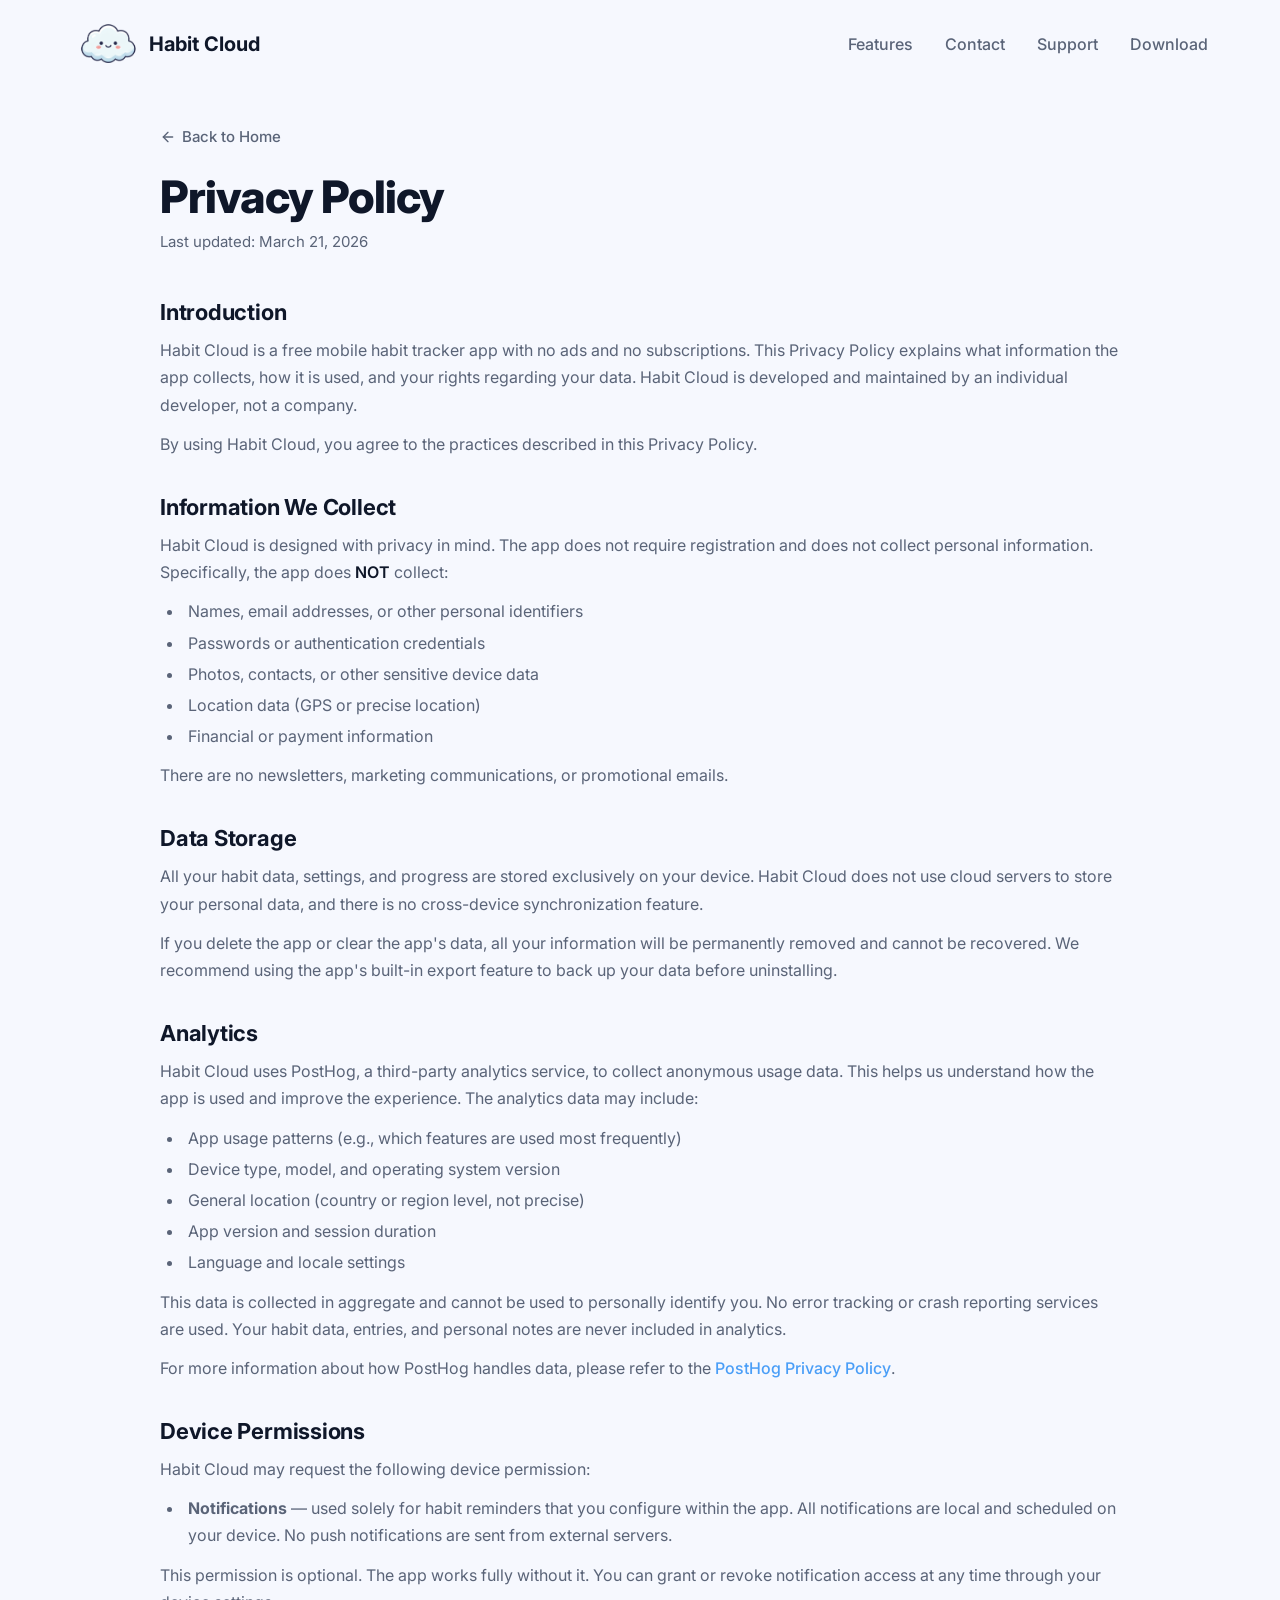
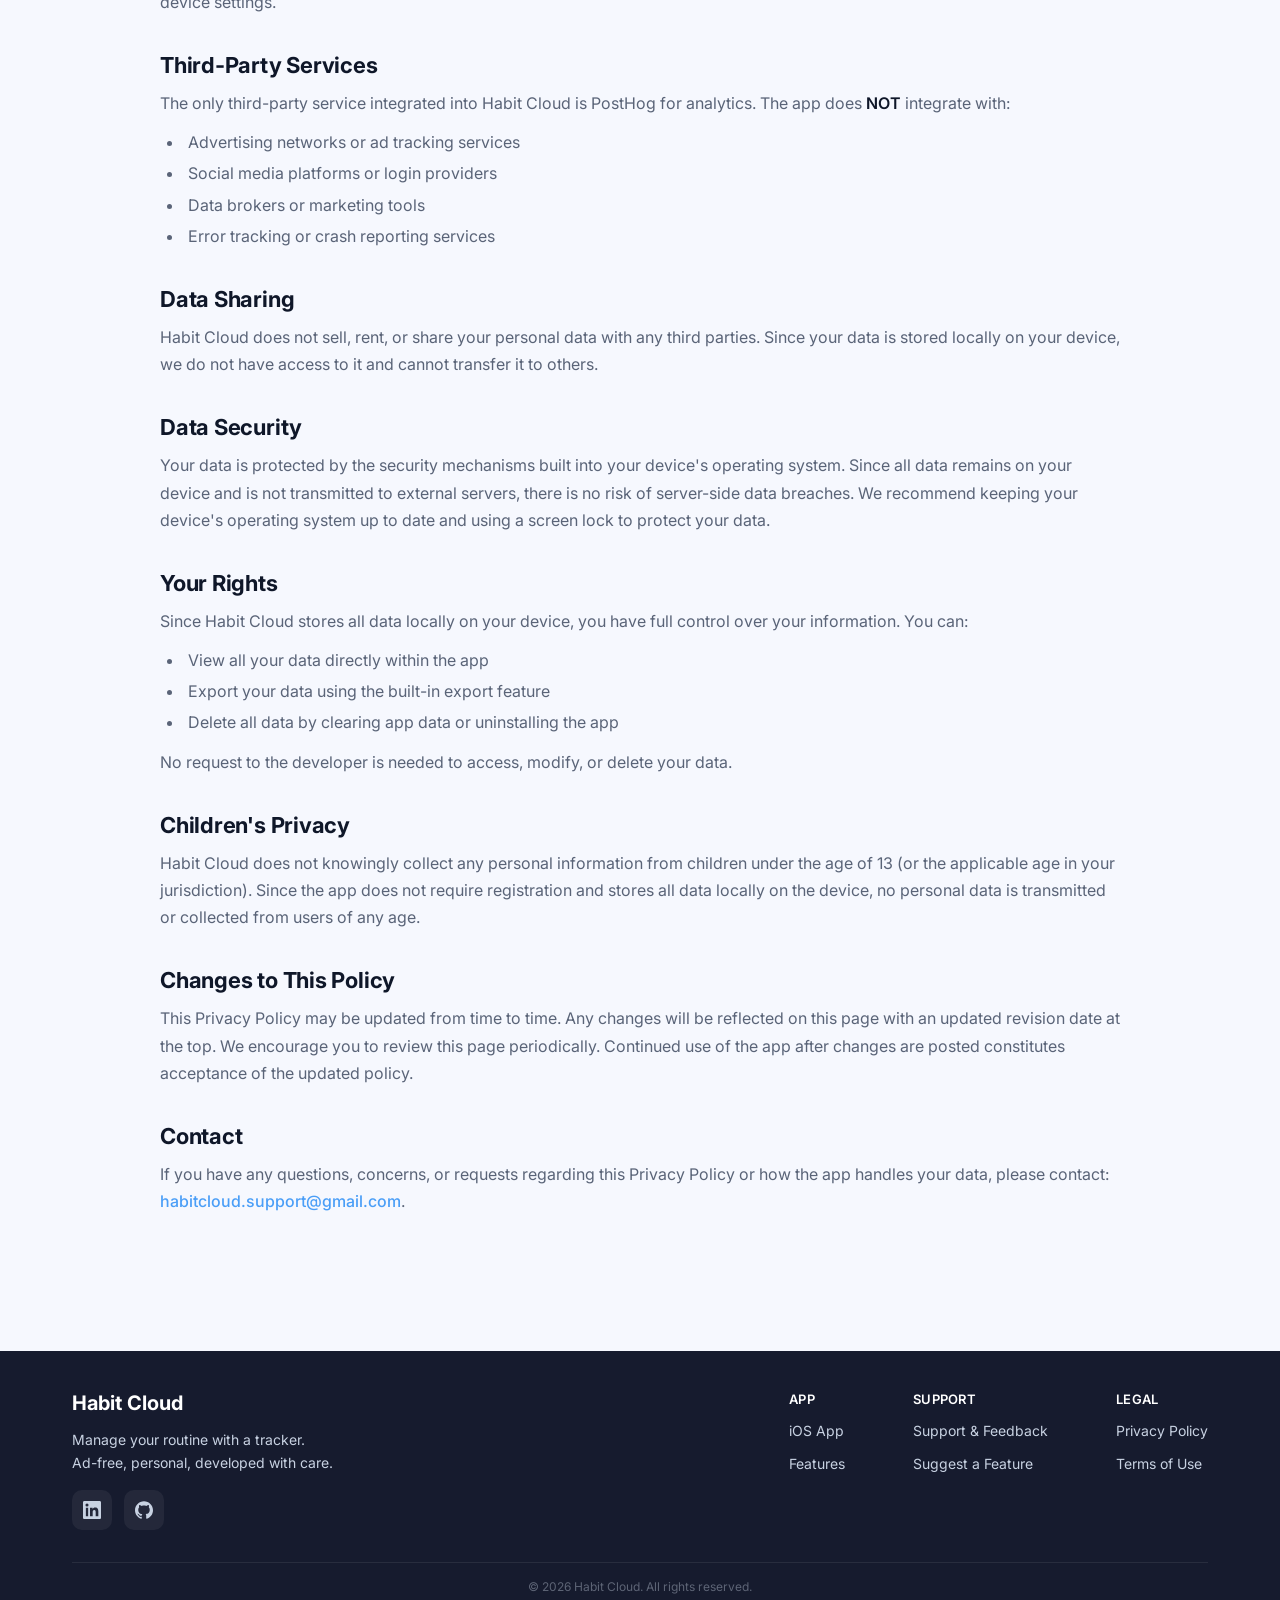
==== privacy.html @ dc942975 "feat: added legal pages" ====
<!DOCTYPE html>
<html lang="en">
<head>
  <meta charset="UTF-8">
  <meta name="viewport" content="width=device-width, initial-scale=1.0">
  <title>Privacy Policy – Habit Cloud</title>
  <meta name="description" content="Privacy Policy for Habit Cloud, a free habit tracker app. Learn how we handle your data.">
  <link href="https://fonts.googleapis.com/css2?family=Inter:wght@100..900&display=swap" rel="stylesheet">
  <link rel="stylesheet" href="./styles/common.css">
  <link rel="stylesheet" href="./styles/headerFooter.css">
  <link rel="stylesheet" href="./styles/legal.css">
</head>
<body>
  <header class="header" id="header">
    <div class="wrapper">
      <div class="content">
        <a class="header_logo" href="./index.html">
          <img src="./assets/logo.png" alt="Habit Cloud">
          <p class="header_name">Habit Cloud</p>
        </a>
        <nav>
          <ul class="header_list">
            <li><a href="./index.html#features">Features</a></li>
            <li><a href="./index.html#footer">Contact</a></li>
            <li><a href="mailto:habitcloud.support@gmail.com?subject=Support" target="_blank">Support</a></li>
            <li><a href="https://apps.apple.com/" target="_blank">Download</a></li>
          </ul>
        </nav>
      </div>
    </div>
  </header>

  <section class="legal">
    <div class="wrapper">
      <a href="./index.html" class="legal_back">
        <svg viewBox="0 0 24 24" fill="none" stroke="currentColor" stroke-width="2" stroke-linecap="round" stroke-linejoin="round">
          <line x1="19" y1="12" x2="5" y2="12"/>
          <polyline points="12 19 5 12 12 5"/>
        </svg>
        Back to Home
      </a>
      <h1 class="legal_title">Privacy Policy</h1>
      <p class="legal_updated">Last updated: March 21, 2026</p>

      <div class="legal_body">
        <div class="legal_section">
          <h2 class="legal_heading">Introduction</h2>
          <p class="legal_text">Habit Cloud is a free mobile habit tracker app with no ads and no subscriptions. This Privacy Policy explains what information the app collects, how it is used, and your rights regarding your data. Habit Cloud is developed and maintained by an individual developer, not a company.</p>
          <p class="legal_text">By using Habit Cloud, you agree to the practices described in this Privacy Policy.</p>
        </div>

        <div class="legal_section">
          <h2 class="legal_heading">Information We Collect</h2>
          <p class="legal_text">Habit Cloud is designed with privacy in mind. The app does not require registration and does not collect personal information. Specifically, the app does <span class="legal_not">not</span> collect:</p>
          <ul class="legal_list">
            <li class="legal_list-item">Names, email addresses, or other personal identifiers</li>
            <li class="legal_list-item">Passwords or authentication credentials</li>
            <li class="legal_list-item">Photos, contacts, or other sensitive device data</li>
            <li class="legal_list-item">Location data (GPS or precise location)</li>
            <li class="legal_list-item">Financial or payment information</li>
          </ul>
          <p class="legal_text">There are no newsletters, marketing communications, or promotional emails.</p>
        </div>

        <div class="legal_section">
          <h2 class="legal_heading">Data Storage</h2>
          <p class="legal_text">All your habit data, settings, and progress are stored exclusively on your device. Habit Cloud does not use cloud servers to store your personal data, and there is no cross-device synchronization feature.</p>
          <p class="legal_text">If you delete the app or clear the app's data, all your information will be permanently removed and cannot be recovered. We recommend using the app's built-in export feature to back up your data before uninstalling.</p>
        </div>

        <div class="legal_section">
          <h2 class="legal_heading">Analytics</h2>
          <p class="legal_text">Habit Cloud uses PostHog, a third-party analytics service, to collect anonymous usage data. This helps us understand how the app is used and improve the experience. The analytics data may include:</p>
          <ul class="legal_list">
            <li class="legal_list-item">App usage patterns (e.g., which features are used most frequently)</li>
            <li class="legal_list-item">Device type, model, and operating system version</li>
            <li class="legal_list-item">General location (country or region level, not precise)</li>
            <li class="legal_list-item">App version and session duration</li>
            <li class="legal_list-item">Language and locale settings</li>
          </ul>
          <p class="legal_text">This data is collected in aggregate and cannot be used to personally identify you. No error tracking or crash reporting services are used. Your habit data, entries, and personal notes are never included in analytics.</p>
          <p class="legal_text">For more information about how PostHog handles data, please refer to the <a href="https://posthog.com/privacy" class="legal_link" target="_blank">PostHog Privacy Policy</a>.</p>
        </div>

        <div class="legal_section">
          <h2 class="legal_heading">Device Permissions</h2>
          <p class="legal_text">Habit Cloud may request the following device permission:</p>
          <ul class="legal_list">
            <li class="legal_list-item"><strong>Notifications</strong> — used solely for habit reminders that you configure within the app. All notifications are local and scheduled on your device. No push notifications are sent from external servers.</li>
          </ul>
          <p class="legal_text">This permission is optional. The app works fully without it. You can grant or revoke notification access at any time through your device settings.</p>
        </div>

        <div class="legal_section">
          <h2 class="legal_heading">Third-Party Services</h2>
          <p class="legal_text">The only third-party service integrated into Habit Cloud is PostHog for analytics. The app does <span class="legal_not">not</span> integrate with:</p>
          <ul class="legal_list">
            <li class="legal_list-item">Advertising networks or ad tracking services</li>
            <li class="legal_list-item">Social media platforms or login providers</li>
            <li class="legal_list-item">Data brokers or marketing tools</li>
            <li class="legal_list-item">Error tracking or crash reporting services</li>
          </ul>
        </div>

        <div class="legal_section">
          <h2 class="legal_heading">Data Sharing</h2>
          <p class="legal_text">Habit Cloud does not sell, rent, or share your personal data with any third parties. Since your data is stored locally on your device, we do not have access to it and cannot transfer it to others.</p>
        </div>

        <div class="legal_section">
          <h2 class="legal_heading">Data Security</h2>
          <p class="legal_text">Your data is protected by the security mechanisms built into your device's operating system. Since all data remains on your device and is not transmitted to external servers, there is no risk of server-side data breaches. We recommend keeping your device's operating system up to date and using a screen lock to protect your data.</p>
        </div>

        <div class="legal_section">
          <h2 class="legal_heading">Your Rights</h2>
          <p class="legal_text">Since Habit Cloud stores all data locally on your device, you have full control over your information. You can:</p>
          <ul class="legal_list">
            <li class="legal_list-item">View all your data directly within the app</li>
            <li class="legal_list-item">Export your data using the built-in export feature</li>
            <li class="legal_list-item">Delete all data by clearing app data or uninstalling the app</li>
          </ul>
          <p class="legal_text">No request to the developer is needed to access, modify, or delete your data.</p>
        </div>

        <div class="legal_section">
          <h2 class="legal_heading">Children's Privacy</h2>
          <p class="legal_text">Habit Cloud does not knowingly collect any personal information from children under the age of 13 (or the applicable age in your jurisdiction). Since the app does not require registration and stores all data locally on the device, no personal data is transmitted or collected from users of any age.</p>
        </div>

        <div class="legal_section">
          <h2 class="legal_heading">Changes to This Policy</h2>
          <p class="legal_text">This Privacy Policy may be updated from time to time. Any changes will be reflected on this page with an updated revision date at the top. We encourage you to review this page periodically. Continued use of the app after changes are posted constitutes acceptance of the updated policy.</p>
        </div>

        <div class="legal_section">
          <h2 class="legal_heading">Contact</h2>
          <p class="legal_text">If you have any questions, concerns, or requests regarding this Privacy Policy or how the app handles your data, please contact: <a href="mailto:habitcloud.support@gmail.com" class="legal_link" target="_blank">habitcloud.support@gmail.com</a>.</p>
        </div>
      </div>
    </div>
  </section>

  <footer class="footer" id="footer">
    <div class="wrapper">
      <div class="content">
        <div class="footer_top">
          <div class="footer_left">
            <p class="footer_name">Habit Cloud</p>
            <p class="footer_text">Manage your routine with a tracker.<br>Ad-free, personal, developed with care.</p>
            <div class="footer_social">
              <a href="https://www.linkedin.com/in/dzmitry-matyshau/" target="_blank">
                <svg viewBox="0 0 24 24" fill="currentColor"><path d="M20.447 20.452h-3.554v-5.569c0-1.328-.027-3.037-1.852-3.037-1.853 0-2.136 1.445-2.136 2.939v5.667H9.351V9h3.414v1.561h.046c.477-.9 1.637-1.85 3.37-1.85 3.601 0 4.267 2.37 4.267 5.455v6.286zM5.337 7.433a2.062 2.062 0 1 1 0-4.125 2.062 2.062 0 0 1 0 4.125zM6.86 20.452H3.814V9H6.86v11.452zM22.225 0H1.771C.792 0 0 .774 0 1.729v20.542C0 23.227.792 24 1.771 24h20.451C23.2 24 24 23.227 24 22.271V1.729C24 .774 23.2 0 22.222 0h.003z"/></svg>
              </a>
              <a href="https://github.com/deemoor" target="_blank">
                <svg viewBox="0 0 24 24" fill="currentColor"><path d="M12 .297c-6.63 0-12 5.373-12 12 0 5.303 3.438 9.8 8.205 11.385.6.113.82-.258.82-.577 0-.285-.01-1.04-.015-2.04-3.338.724-4.042-1.61-4.042-1.61C4.422 18.07 3.633 17.7 3.633 17.7c-1.087-.744.084-.729.084-.729 1.205.084 1.838 1.236 1.838 1.236 1.07 1.835 2.809 1.305 3.495.998.108-.776.417-1.305.76-1.605-2.665-.3-5.466-1.332-5.466-5.93 0-1.31.465-2.38 1.235-3.22-.135-.303-.54-1.523.105-3.176 0 0 1.005-.322 3.3 1.23.96-.267 1.98-.399 3-.405 1.02.006 2.04.138 3 .405 2.28-1.552 3.285-1.23 3.285-1.23.645 1.653.24 2.873.12 3.176.765.84 1.23 1.91 1.23 3.22 0 4.61-2.805 5.625-5.475 5.92.42.36.81 1.096.81 2.22 0 1.606-.015 2.896-.015 3.286 0 .315.21.69.825.57C20.565 22.092 24 17.592 24 12.297c0-6.627-5.373-12-12-12"/></svg>
              </a>
            </div>
          </div>
          <div class="footer_right">
            <div class="footer_section">
              <p class="section_text">APP</p>
              <ul class="section_links">
                <li><a href="https://apps.apple.com/" target="_blank">iOS App</a></li>
                <li><a href="./index.html#features">Features</a></li>
              </ul>
            </div>
            <div class="footer_section">
              <p class="section_text">SUPPORT</p>
              <ul class="section_links">
                <li><a href="mailto:habitcloud.support@gmail.com?subject=Support%20%26%20Feedback" target="_blank">Support & Feedback</a></li>
                <li><a href="mailto:habitcloud.support@gmail.com?subject=Feature%20Suggestion" target="_blank">Suggest a Feature</a></li>
              </ul>
            </div>
            <div class="footer_section">
              <p class="section_text">LEGAL</p>
              <ul class="section_links">
                <li><a href="./privacy.html">Privacy Policy</a></li>
                <li><a href="./terms.html">Terms of Use</a></li>
              </ul>
            </div>
          </div>
        </div>
        <div class="footer-bottom">
          &copy; 2026 Habit Cloud. All rights reserved.
        </div>
      </div>
    </div>
  </footer>
</body>
</html>
---- styles/common.css ----
/*--------- CONST ----------*/

:root {
  --font: 'Inter', sans-serif;
  --bg: #F6F8FE;
  --bg-dark: #161B2E;
  --white: #FFFFFF;
  --text: #0F1729;
  --text-grey: #5A6478;
  --text-white: #C8D2E2;
  --accent: #4A9EF7;
  --accent-deep: #2D6FD9;
}

/*--------- NULLING STYLE ----------*/

*{
	padding: 0;
	margin: 0;
	border: 0;}
*,*:before, after{
	-moz-box-sizing: border-box;
	-webkit-box-sizing: border-box;
	box-sizing: border-box;}
:focus,:active{outline: none;}
a:focus,a:active{outline: none;}
nav,footer,header,aside{display: block;}
html,body{
	height: 100%;
	width: 100%;
	font-size: 16px;
  font-weight: 400;
  font-family: var(--font);
  background-color: var(--bg);
  color: var(--text);
	-ms-text-size-adjust: 100%;
	-moz-text-size-adjust: 100%;
	-webkit-text-size-adjust: 100%;}
div, p, a, span {font-family: var(--font);}
input,button,textarea{font-family: var(--font);}
input::-ms-clear{display: none;}
button{cursor: pointer;}
button::-mox-focus-inner {padding:0; border:0;}
a, a:visited{text-decoration: none; cursor: pointer;}
a:hover{text-decoration: none;}
ul li{list-style: none;}
img{display: block; vertical-align: top;}
h1,h2,h3,h4,h5,h6{font-family: var(--font); font-weight: 400}

/*--------- CUSTOM ----------*/

html { scroll-behavior: smooth; }

body {
  overflow-x: hidden;
  -webkit-font-smoothing: antialiased;
}

.wrapper {
  max-width: 1200px;
  margin: 0 auto;
  padding: 0 32px;
}

a {
  color: var(--text);
  transition: all 0.2s;
}

img {
  width: 100%;
}
---- styles/headerFooter.css ----
.header {
  padding: 24px 0;

  .content {
    display: flex;
    align-items: center;
    justify-content: space-between;

    .header_logo {
      display: flex;
      align-items: center;
      gap: 5px;

      img {
        width: 72px;
      }
      .header_name {
        font-weight: 700;
        font-size: 20px;
      }
    }

    .header_list {
      display: flex;
      gap: 32px;
      
      a {
        font-weight: 500;
        color: var(--text-grey);
        &:hover {
          color: var(--accent);
        }
      }
    }
  }
}

.footer {
  background: var(--bg-dark);
  color: var(--text-white);
  padding: 40px 0 0;

  .content {
    .footer_top {
      display: flex;
      justify-content: space-between;
      margin-bottom: 32px;

      .footer_left {
        .footer_name {
          font-size: 20px;
          font-weight: 700;
          color: var(--white);
          margin-bottom: 14px;
        }
        .footer_text {
          font-size: 14px;
          line-height: 1.6;
          margin-bottom: 16px;
        }
        .footer_social {
          display: flex;
          gap: 12px;

          a {
            width: 40px;
            height: 40px;
            border-radius: 10px;
            background: rgba(255,255,255,.06);
            color: var(--text-white);
            display: flex;
            align-items: center;
            justify-content: center;

            svg {
              width: 18px;
              height: 18px;
            }
            &:hover {
              background: rgba(255,255,255,.12);
              color: var(--white);
            }
          }

        }
      }

      .footer_right {
        display: flex;
        gap: 68px;

        .footer_section {
          .section_text {
            font-size: 13px;
            font-weight: 600;
            color: var(--white);
            margin-bottom: 13px;
            letter-spacing: 0.02em;
          }
          .section_links {
            display: flex;
            flex-direction: column;
            gap: 13px;

            a {
              font-size: 14px;
              color: var(--text-white);

              &:hover {
                color: var(--white);
              }
            }
          }
        }
      }
    }

    .footer-bottom {
      padding: 16px 0 18px;
      font-size: 12px;
      text-align: center;
      border-top: 1px solid rgba(255,255,255,.08);
      color: rgba(200,210,226,.4);
    }
  }
}
---- styles/legal.css ----
/*--------- LEGAL CONTENT ----------*/

.legal {
  padding: 40px 0 100px;

  .wrapper {
    max-width: 1024px;
  }
}

.legal_title {
  font-weight: 800;
  font-size: clamp(2rem, 4vw, 2.8rem);
  letter-spacing: -0.02em;
  margin-bottom: 8px;
}

.legal_updated {
  font-size: 15px;
  color: var(--text-grey);
  margin-bottom: 48px;
}

/*--------- LEGAL SECTIONS ----------*/

.legal_section {
  margin-bottom: 36px;
}

.legal_heading {
  font-weight: 700;
  font-size: 22px;
  letter-spacing: -0.01em;
  margin-bottom: 12px;
}

.legal_text {
  font-size: 16px;
  line-height: 1.7;
  color: var(--text-grey);
  margin-bottom: 12px;

  &:last-child {
    margin-bottom: 0;
  }
}

.legal_link {
  color: var(--accent);
  font-weight: 500;

  &:hover {
    color: var(--accent-deep);
  }
}

.legal_not {
  text-transform: uppercase;
  font-weight: 600;
  color: var(--text);
  letter-spacing: 0.03em;
}

/*--------- LEGAL LIST ----------*/

.legal_list {
  margin: 8px 0 12px 24px;
}

.legal_list-item {
  font-size: 16px;
  line-height: 1.7;
  color: var(--text-grey);
  list-style: disc;
  padding-left: 4px;
  margin-bottom: 4px;

  &:last-child {
    margin-bottom: 0;
  }
}

/*--------- BACK LINK ----------*/

.legal_back {
  display: flex;
  align-items: center;
  gap: 6px;
  margin-bottom: 24px;
  font-weight: 500;
  font-size: 15px;
  color: var(--text-grey);

  svg {
    width: 16px;
    height: 16px;
  }

  &:hover {
    color: var(--accent);
  }
}
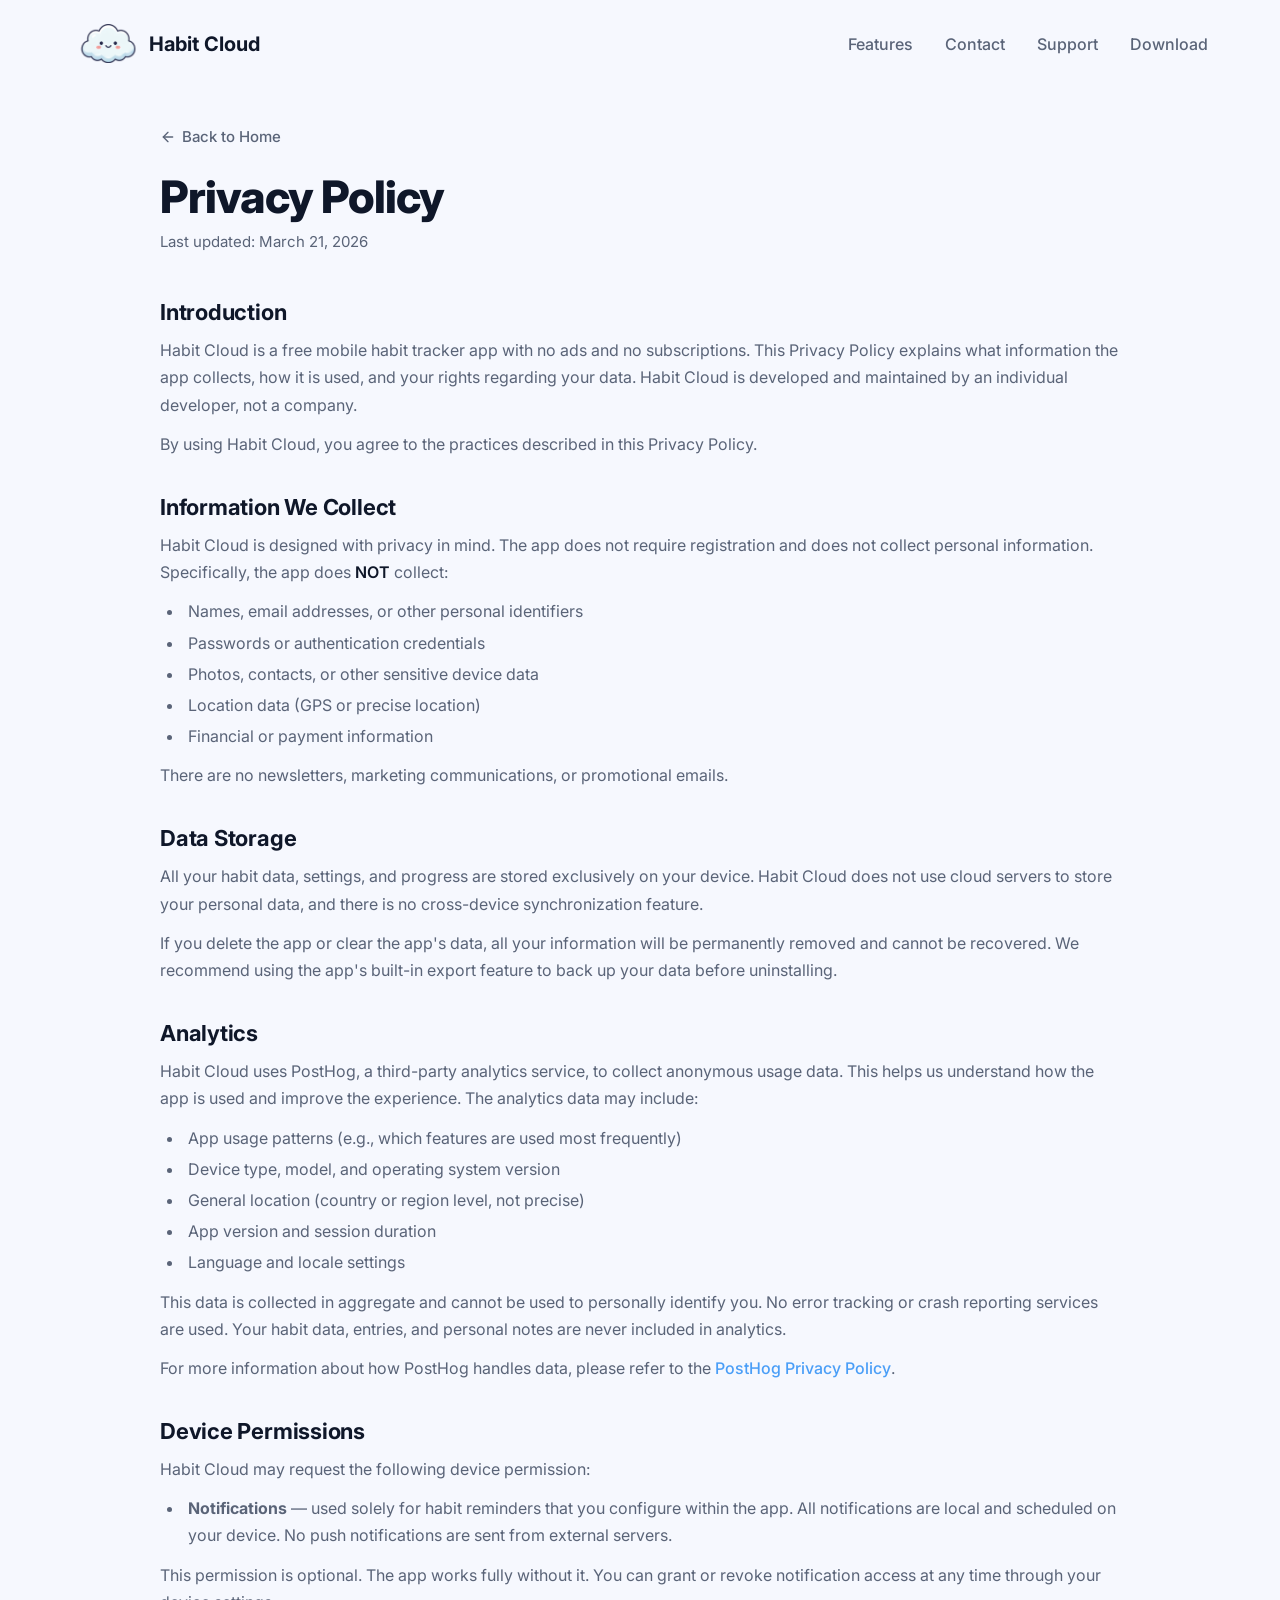
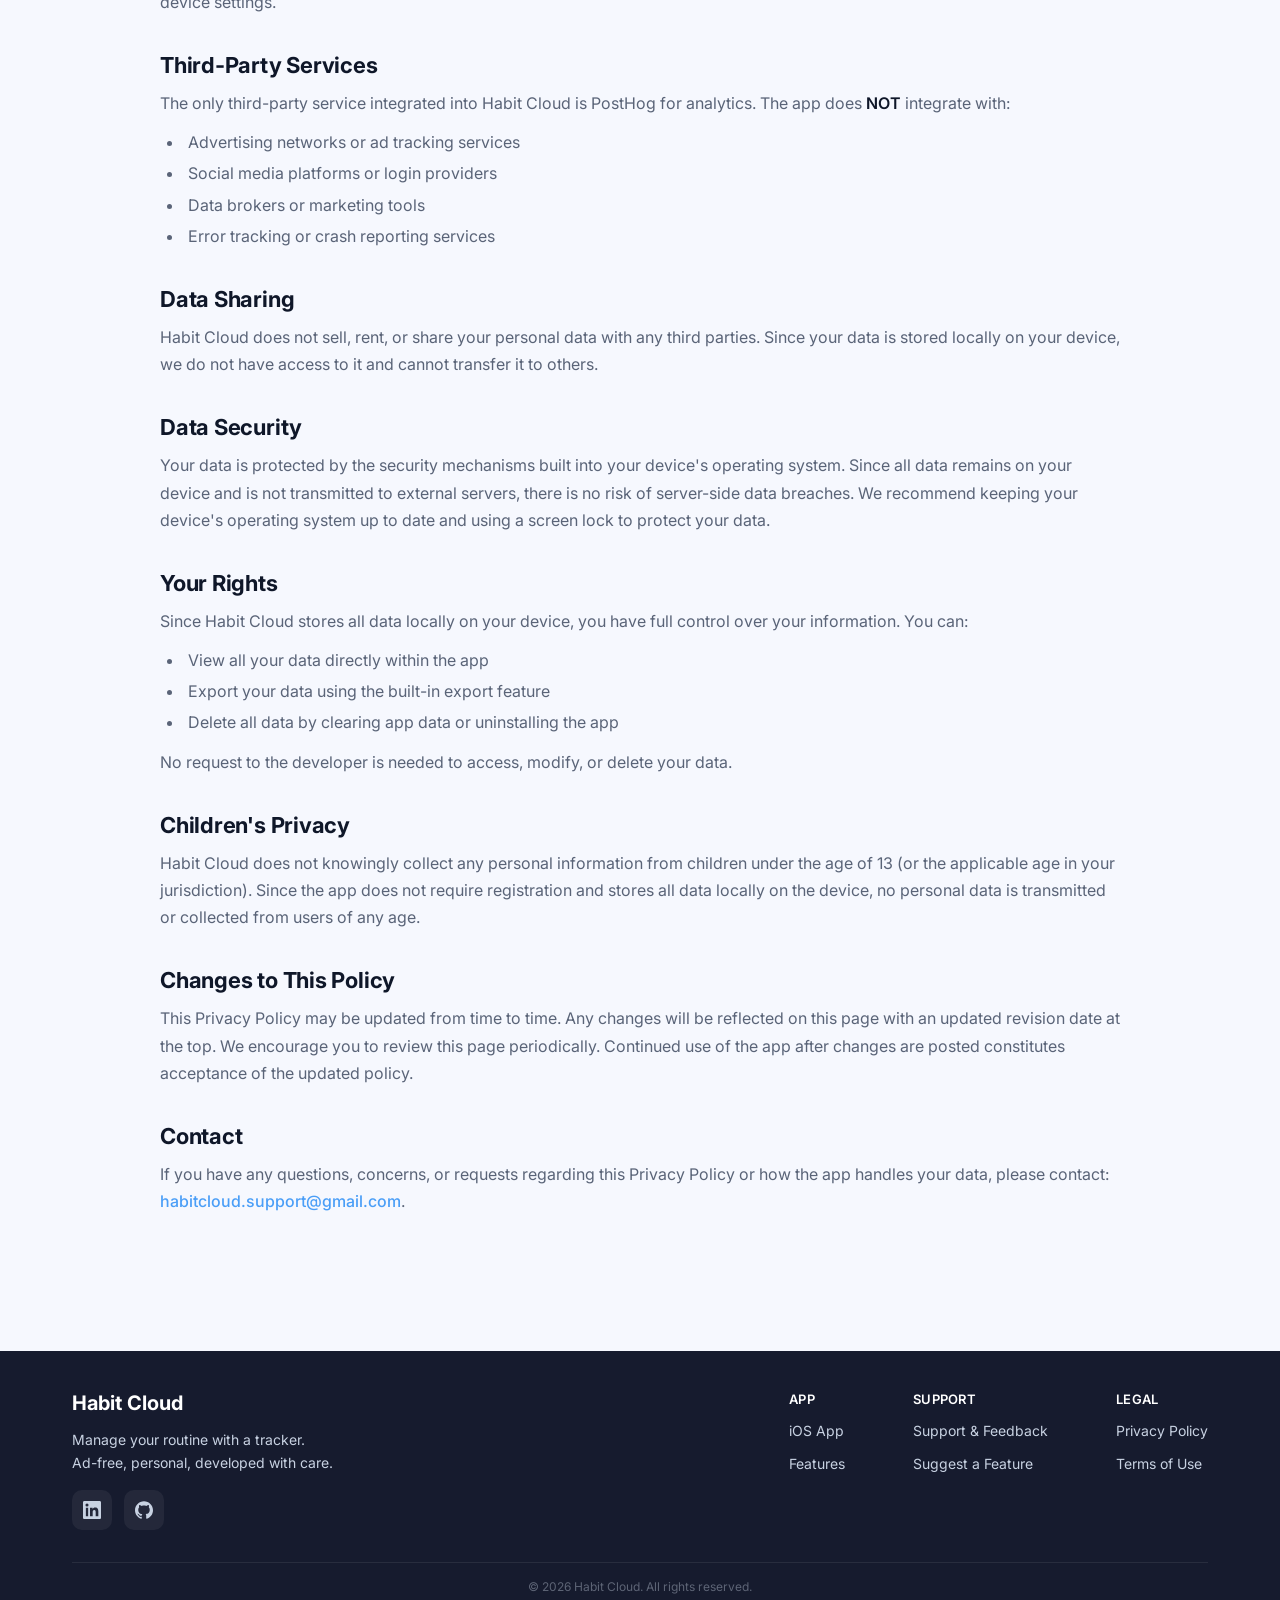
==== commit 4411375f: "feat: set up SEO" ====
--- a/privacy.html
+++ b/privacy.html
@@ -4,8 +4,21 @@
   <meta charset="UTF-8">
   <meta name="viewport" content="width=device-width, initial-scale=1.0">
   <title>Privacy Policy – Habit Cloud</title>
-  <meta name="description" content="Privacy Policy for Habit Cloud, a free habit tracker app. Learn how we handle your data.">
-  <link href="https://fonts.googleapis.com/css2?family=Inter:wght@100..900&display=swap" rel="stylesheet">
+  <meta name="description" content="Privacy Policy for Habit Cloud. No personal data collected, no accounts, all data stored locally on your device.">
+  <meta name="robots" content="index, follow">
+  <link rel="canonical" href="https://habitcloud.org/privacy.html">
+  <link rel="icon" type="image/png" href="./assets/favicon-48.png">
+  <link rel="apple-touch-icon" href="./assets/apple-touch-icon.png">
+
+  <meta property="og:type" content="website">
+  <meta property="og:url" content="https://habitcloud.org/privacy.html">
+  <meta property="og:title" content="Privacy Policy – Habit Cloud">
+  <meta property="og:description" content="Privacy Policy for Habit Cloud. No personal data collected, no accounts, all data stored locally on your device.">
+  <meta property="og:image" content="https://habitcloud.org/assets/logo.png">
+  <meta property="og:locale" content="en_US">
+  <meta property="og:site_name" content="Habit Cloud">
+
+  <link href="https://fonts.googleapis.com/css2?family=Inter:wght@400;500;600;700;800&display=swap" rel="stylesheet">
   <link rel="stylesheet" href="./styles/common.css">
   <link rel="stylesheet" href="./styles/headerFooter.css">
   <link rel="stylesheet" href="./styles/legal.css">
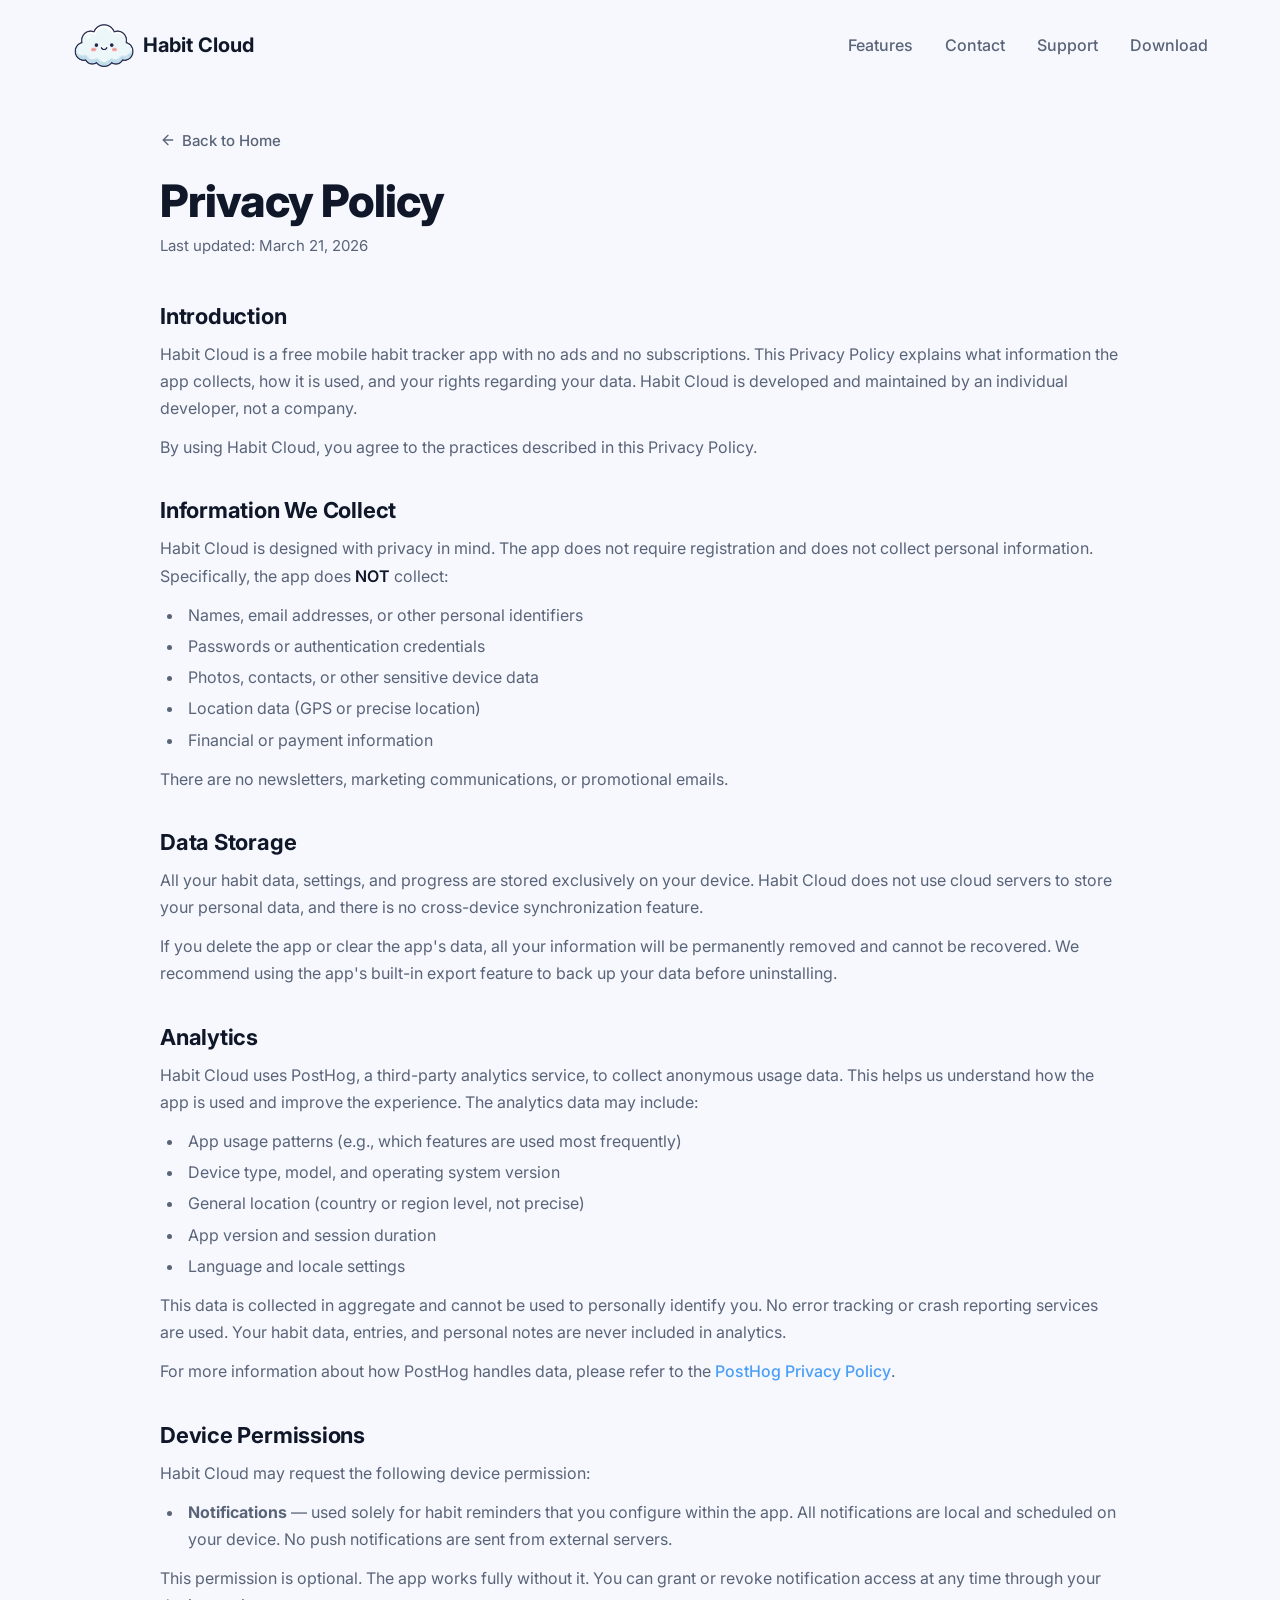
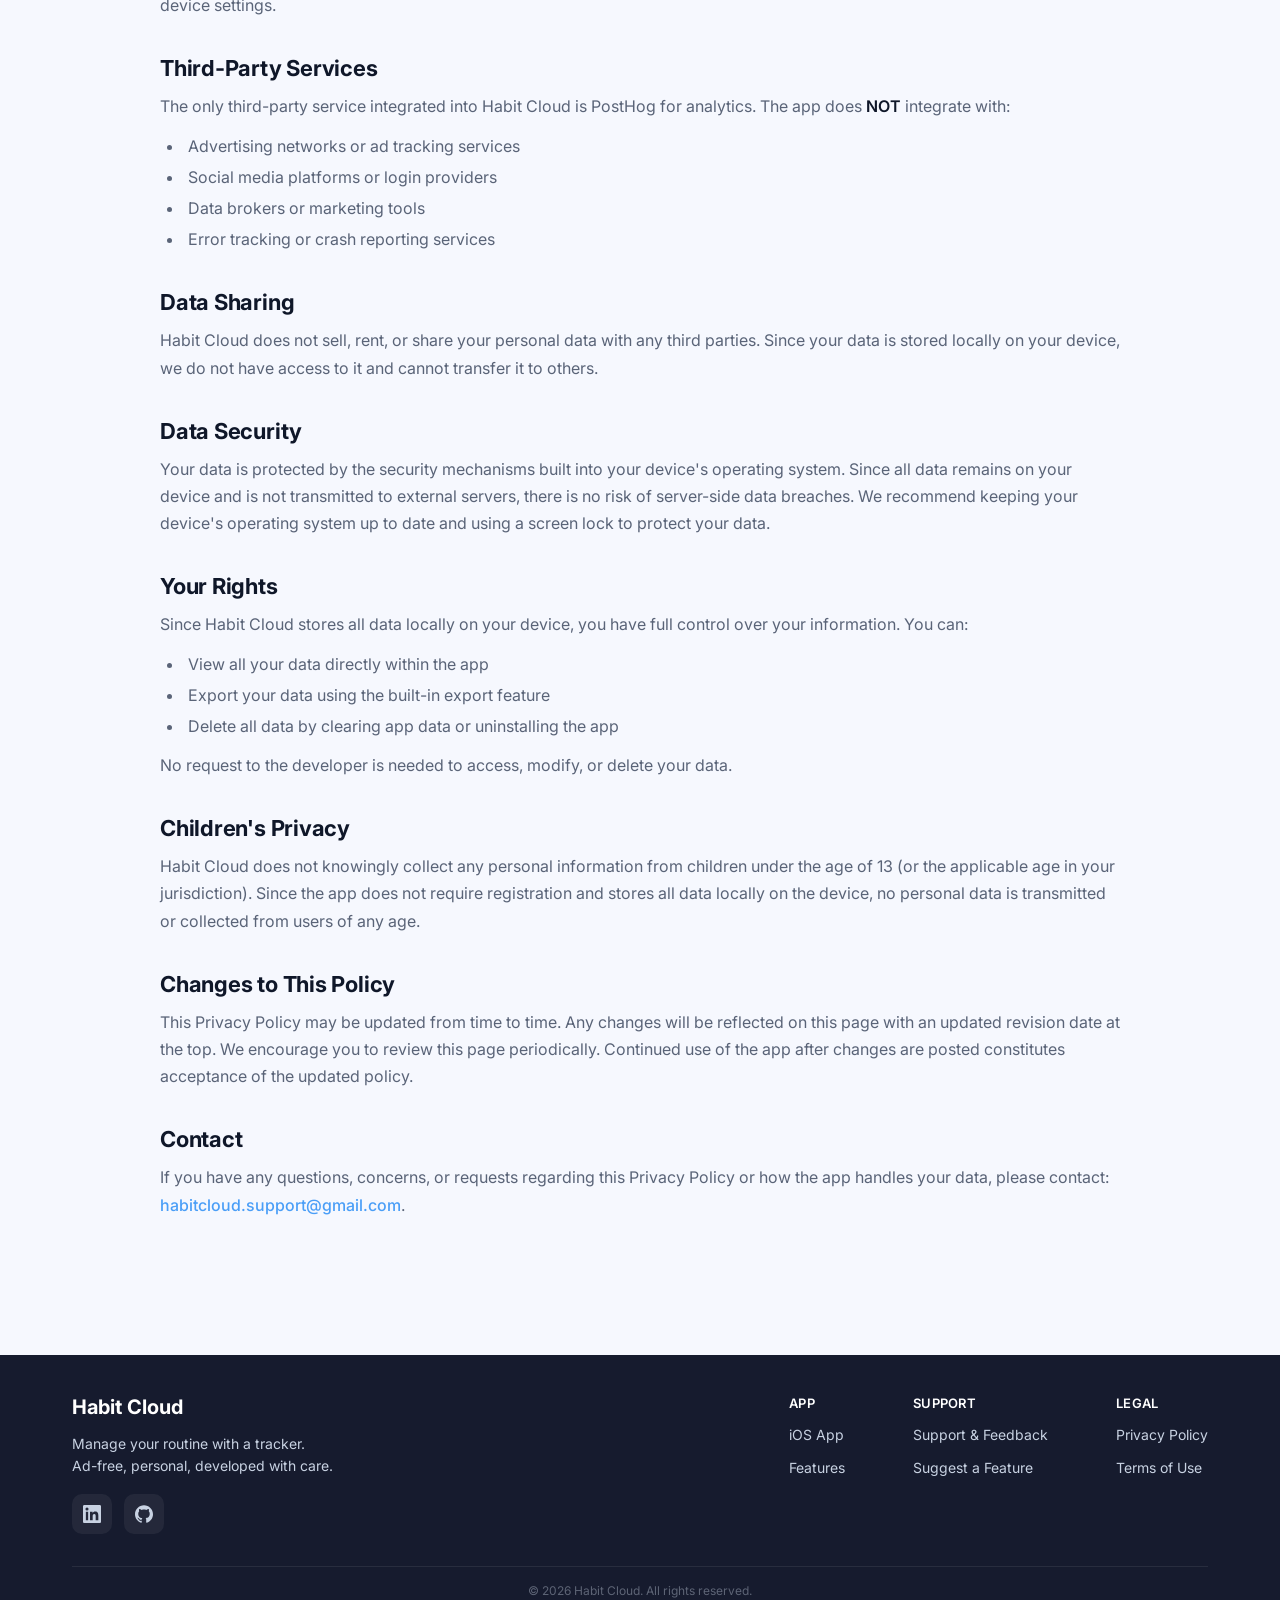
==== commit b8a13def: "feat: added media queries" ====
--- a/privacy.html
+++ b/privacy.html
@@ -33,10 +33,10 @@
         </a>
         <nav>
           <ul class="header_list">
-            <li><a href="./index.html#features">Features</a></li>
-            <li><a href="./index.html#footer">Contact</a></li>
-            <li><a href="mailto:habitcloud.support@gmail.com?subject=Support" target="_blank">Support</a></li>
-            <li><a href="https://apps.apple.com/" target="_blank">Download</a></li>
+            <li class="header_features"><a href="./index.html#features">Features</a></li>
+            <li class="header_contact"><a href="./index.html#footer">Contact</a></li>
+            <li class="header_support"><a href="mailto:habitcloud.support@gmail.com?subject=Support" target="_blank">Support</a></li>
+            <li class="header_download"><a href="https://apps.apple.com/" target="_blank">Download</a></li>
           </ul>
         </nav>
       </div>
@@ -193,6 +193,14 @@
               </ul>
             </div>
           </div>
+          <div class="footer_social">
+            <a href="https://www.linkedin.com/in/dzmitry-matyshau/" target="_blank">
+              <svg viewBox="0 0 24 24" fill="currentColor"><path d="M20.447 20.452h-3.554v-5.569c0-1.328-.027-3.037-1.852-3.037-1.853 0-2.136 1.445-2.136 2.939v5.667H9.351V9h3.414v1.561h.046c.477-.9 1.637-1.85 3.37-1.85 3.601 0 4.267 2.37 4.267 5.455v6.286zM5.337 7.433a2.062 2.062 0 1 1 0-4.125 2.062 2.062 0 0 1 0 4.125zM6.86 20.452H3.814V9H6.86v11.452zM22.225 0H1.771C.792 0 0 .774 0 1.729v20.542C0 23.227.792 24 1.771 24h20.451C23.2 24 24 23.227 24 22.271V1.729C24 .774 23.2 0 22.222 0h.003z"/></svg>
+            </a>
+            <a href="https://github.com/deemoor" target="_blank">
+              <svg viewBox="0 0 24 24" fill="currentColor"><path d="M12 .297c-6.63 0-12 5.373-12 12 0 5.303 3.438 9.8 8.205 11.385.6.113.82-.258.82-.577 0-.285-.01-1.04-.015-2.04-3.338.724-4.042-1.61-4.042-1.61C4.422 18.07 3.633 17.7 3.633 17.7c-1.087-.744.084-.729.084-.729 1.205.084 1.838 1.236 1.838 1.236 1.07 1.835 2.809 1.305 3.495.998.108-.776.417-1.305.76-1.605-2.665-.3-5.466-1.332-5.466-5.93 0-1.31.465-2.38 1.235-3.22-.135-.303-.54-1.523.105-3.176 0 0 1.005-.322 3.3 1.23.96-.267 1.98-.399 3-.405 1.02.006 2.04.138 3 .405 2.28-1.552 3.285-1.23 3.285-1.23.645 1.653.24 2.873.12 3.176.765.84 1.23 1.91 1.23 3.22 0 4.61-2.805 5.625-5.475 5.92.42.36.81 1.096.81 2.22 0 1.606-.015 2.896-.015 3.286 0 .315.21.69.825.57C20.565 22.092 24 17.592 24 12.297c0-6.627-5.373-12-12-12"/></svg>
+            </a>
+          </div>
         </div>
         <div class="footer-bottom">
           &copy; 2026 Habit Cloud. All rights reserved.
--- a/styles/common.css
+++ b/styles/common.css
@@ -69,4 +69,10 @@
 
 img {
   width: 100%;
+}
+
+@media (max-width: 480px) {
+  .wrapper {
+    padding: 0 20px;
+  }
 }
--- a/styles/headerFooter.css
+++ b/styles/headerFooter.css
@@ -1,126 +1,175 @@
 .header {
   padding: 24px 0;
-
-  .content {
-    display: flex;
-    align-items: center;
-    justify-content: space-between;
-
-    .header_logo {
-      display: flex;
-      align-items: center;
-      gap: 5px;
-
-      img {
-        width: 72px;
-      }
-      .header_name {
-        font-weight: 700;
-        font-size: 20px;
-      }
-    }
-
-    .header_list {
-      display: flex;
-      gap: 32px;
-      
-      a {
-        font-weight: 500;
-        color: var(--text-grey);
-        &:hover {
-          color: var(--accent);
-        }
-      }
-    }
-  }
+}
+.header .content {
+  display: flex;
+  align-items: center;
+  justify-content: space-between;
+}
+.header .content .header_logo {
+  display: flex;
+  align-items: center;
+  gap: 7px;
+}
+.header .content .header_logo img {
+  width: 64px;
+}
+.header .content .header_logo .header_name {
+  font-weight: 700;
+  font-size: 20px;
+}
+.header .content .header_list {
+  display: flex;
+  gap: 32px;
+}
+.header .content .header_list a {
+  font-weight: 500;
+  color: var(--text-grey);
+}
+.header .content .header_list a:hover {
+  color: var(--accent);
 }
 
 .footer {
   background: var(--bg-dark);
   color: var(--text-white);
   padding: 40px 0 0;
+}
+.footer .content .footer_top {
+  display: flex;
+  justify-content: space-between;
+  margin-bottom: 32px;
+}
+.footer .content .footer_top .footer_left .footer_name {
+  font-size: 20px;
+  font-weight: 700;
+  color: var(--white);
+  margin-bottom: 14px;
+}
+.footer .content .footer_top .footer_left .footer_text {
+  font-size: 14px;
+  line-height: 1.6;
+  margin-bottom: 16px;
+}
+.footer .content .footer_top .footer_left .footer_social {
+  display: flex;
+}
+.footer .content .footer_top .footer_right {
+  display: flex;
+  gap: 68px;
+}
+.footer .content .footer_top .footer_right .footer_section .section_text {
+  font-size: 13px;
+  font-weight: 600;
+  color: var(--white);
+  margin-bottom: 13px;
+  letter-spacing: 0.02em;
+}
+.footer .content .footer_top .footer_right .footer_section .section_links {
+  display: flex;
+  flex-direction: column;
+  gap: 13px;
+}
+.footer .content .footer_top .footer_right .footer_section .section_links a {
+  font-size: 14px;
+  color: var(--text-white);
+}
+.footer .content .footer_top .footer_right .footer_section .section_links a:hover {
+  color: var(--white);
+}
+.footer .content .footer_top .footer_social {
+  display: none;
+}
+.footer .content .footer-bottom {
+  padding: 16px 0 18px;
+  font-size: 12px;
+  text-align: center;
+  border-top: 1px solid rgba(255, 255, 255, 0.08);
+  color: rgba(200, 210, 226, 0.4);
+}
 
-  .content {
-    .footer_top {
-      display: flex;
-      justify-content: space-between;
-      margin-bottom: 32px;
+.footer_social {
+  display: flex;
+  gap: 12px;
+}
+.footer_social a {
+  width: 40px;
+  height: 40px;
+  border-radius: 10px;
+  background: rgba(255, 255, 255, 0.06);
+  color: var(--text-white);
+  display: flex;
+  align-items: center;
+  justify-content: center;
+}
+.footer_social a svg {
+  width: 18px;
+  height: 18px;
+}
+.footer_social a:hover {
+  background: rgba(255, 255, 255, 0.12);
+  color: var(--white);
+}
 
-      .footer_left {
-        .footer_name {
-          font-size: 20px;
-          font-weight: 700;
-          color: var(--white);
-          margin-bottom: 14px;
-        }
-        .footer_text {
-          font-size: 14px;
-          line-height: 1.6;
-          margin-bottom: 16px;
-        }
-        .footer_social {
-          display: flex;
-          gap: 12px;
-
-          a {
-            width: 40px;
-            height: 40px;
-            border-radius: 10px;
-            background: rgba(255,255,255,.06);
-            color: var(--text-white);
-            display: flex;
-            align-items: center;
-            justify-content: center;
-
-            svg {
-              width: 18px;
-              height: 18px;
-            }
-            &:hover {
-              background: rgba(255,255,255,.12);
-              color: var(--white);
-            }
-          }
-
-        }
-      }
-
-      .footer_right {
-        display: flex;
-        gap: 68px;
-
-        .footer_section {
-          .section_text {
-            font-size: 13px;
-            font-weight: 600;
-            color: var(--white);
-            margin-bottom: 13px;
-            letter-spacing: 0.02em;
-          }
-          .section_links {
-            display: flex;
-            flex-direction: column;
-            gap: 13px;
-
-            a {
-              font-size: 14px;
-              color: var(--text-white);
-
-              &:hover {
-                color: var(--white);
-              }
-            }
-          }
-        }
-      }
-    }
-
-    .footer-bottom {
-      padding: 16px 0 18px;
-      font-size: 12px;
-      text-align: center;
-      border-top: 1px solid rgba(255,255,255,.08);
-      color: rgba(200,210,226,.4);
-    }
+@media (max-width: 900px) {
+  .header .content .header_list .header_contact {
+    display: none;
+  }
+  .footer .content .footer_top {
+    flex-direction: column;
+    align-items: center;
+    gap: 30px;
+    margin-bottom: 24px;
+  }
+  .footer .content .footer_top .footer_left {
+    text-align: center;
+    width: 100%;
+  }
+  .footer .content .footer_top .footer_left .footer_text {
+    margin-bottom: 0;
+  }
+  .footer .content .footer_top .footer_left .footer_text br {
+    display: none;
+  }
+  .footer .content .footer_top .footer_left .footer_social {
+    display: none;
+  }
+  .footer .content .footer_top .footer_right {
+    width: 100%;
+    justify-content: center;
+    gap: 60px;
+  }
+  .footer .content .footer_top .footer_right .footer_section {
+    text-align: center;
+  }
+  .footer .content .footer_top .footer_social {
+    display: flex;
   }
 }
+@media (max-width: 600px) {
+  .header .content .header_list .header_features {
+    display: none;
+  }
+}
+@media (max-width: 480px) {
+  .header .content .header_list {
+    gap: 18px;
+  }
+  .footer .content .footer_top .footer_right {
+    gap: 30px;
+  }
+}
+@media (max-width: 400px) {
+  .header .content .header_list .header_download {
+    display: none;
+  }
+  .footer .content .footer_top .footer_right {
+    flex-direction: column;
+  }
+  .footer .content .footer_top .footer_right .footer_section .section_text {
+    display: none;
+  }
+  .footer .content .footer_top .footer_right .footer_section .section_links {
+    gap: 10px;
+  }
+}
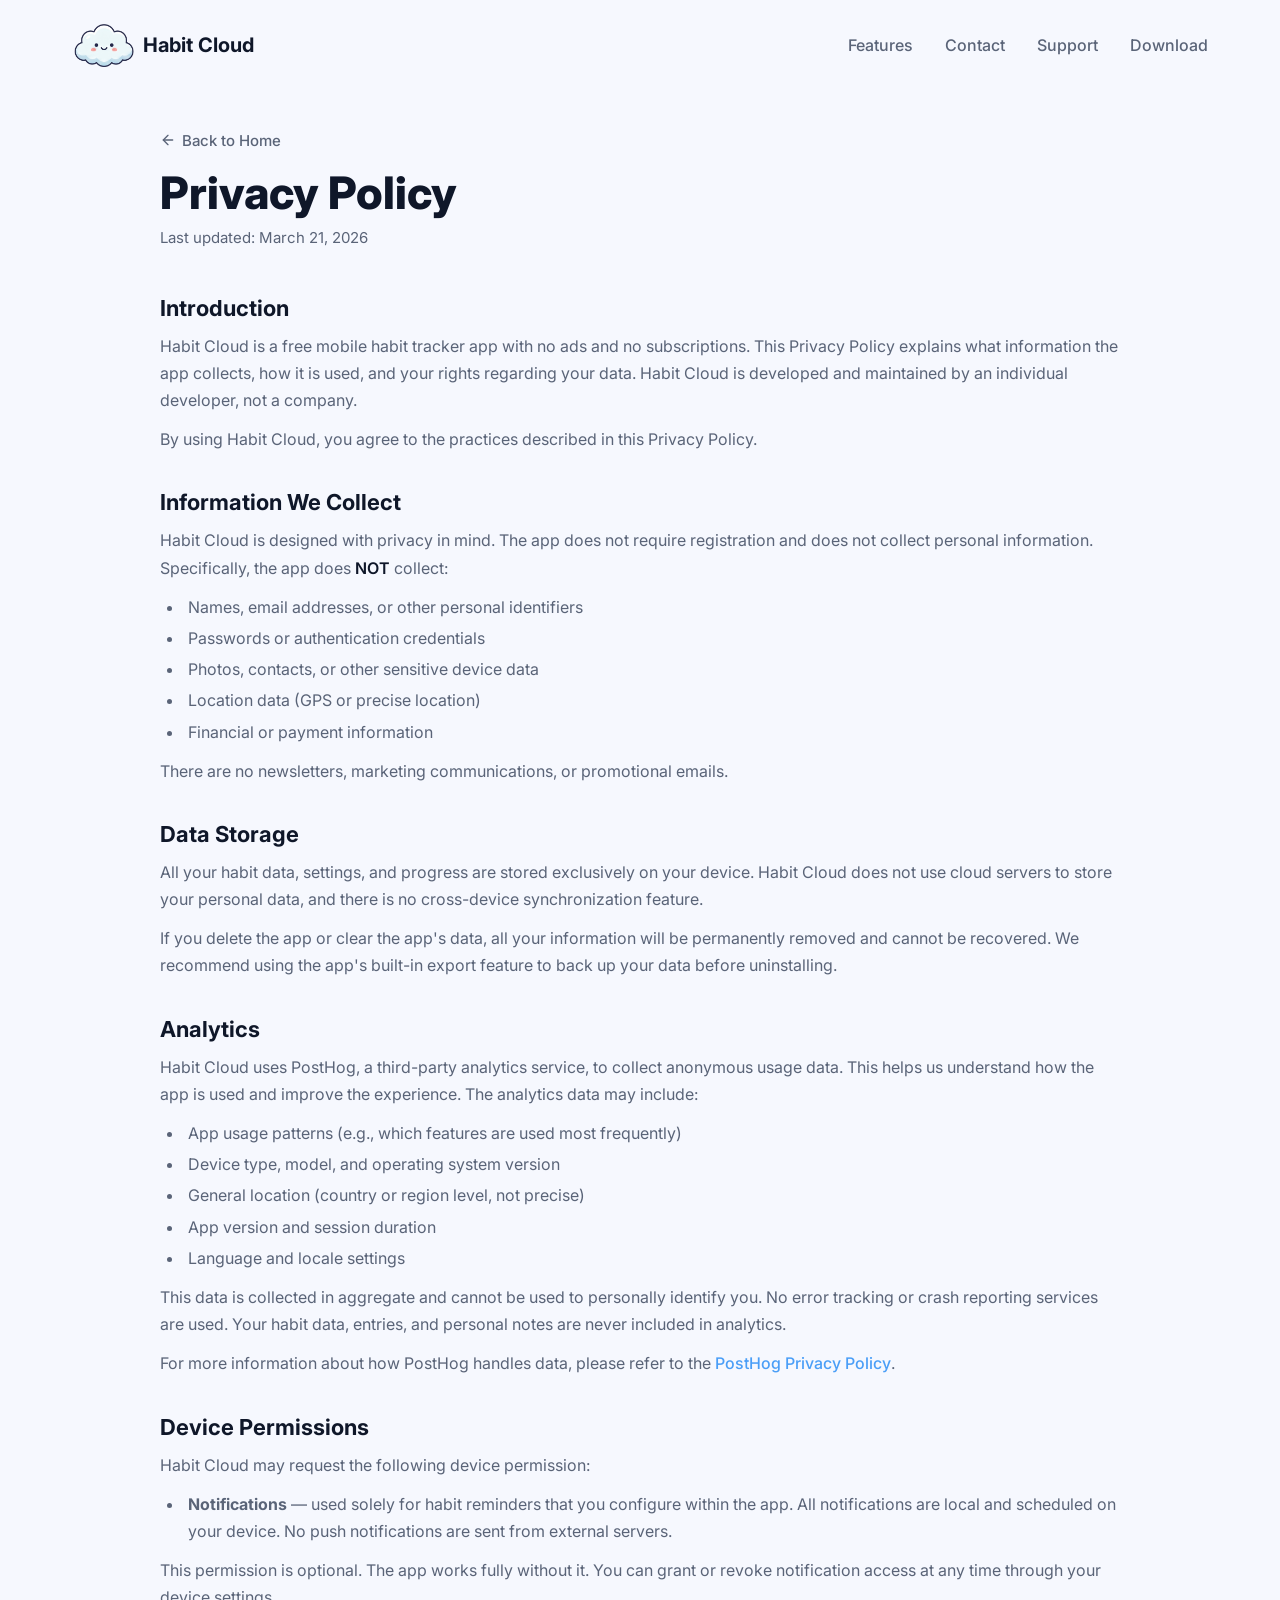
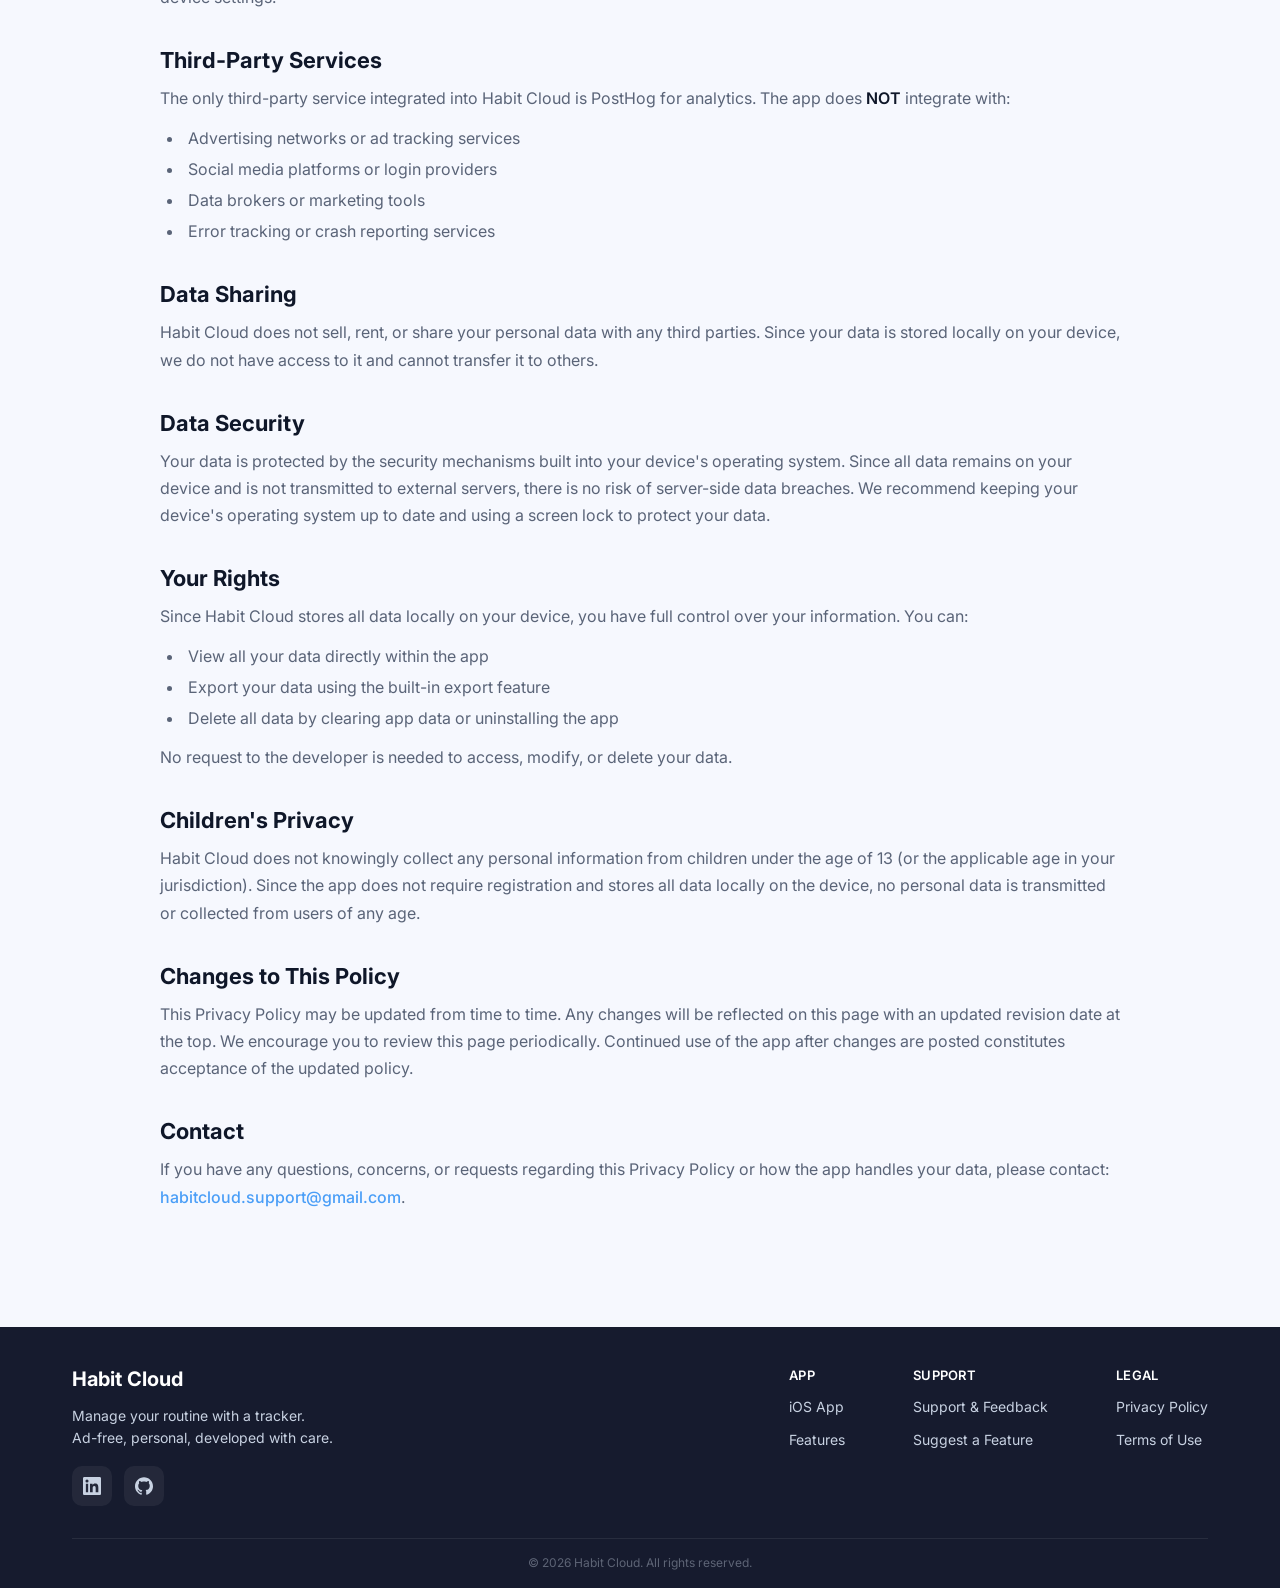
==== commit ef8ea8fd: "feat: added font" ====
--- a/privacy.html
+++ b/privacy.html
@@ -18,7 +18,7 @@
   <meta property="og:locale" content="en_US">
   <meta property="og:site_name" content="Habit Cloud">
 
-  <link href="https://fonts.googleapis.com/css2?family=Inter:wght@400;500;600;700;800&display=swap" rel="stylesheet">
+  <link rel="preload" href="./assets/fonts/Inter-Variable.woff2" as="font" type="font/woff2" crossorigin>
   <link rel="stylesheet" href="./styles/common.css">
   <link rel="stylesheet" href="./styles/headerFooter.css">
   <link rel="stylesheet" href="./styles/legal.css">
--- a/styles/common.css
+++ b/styles/common.css
@@ -1,7 +1,17 @@
+/*--------- FONTS ----------*/
+
+@font-face {
+  font-family: 'Inter';
+  src: url('../assets/fonts/Inter-Variable.woff2') format('woff2');
+  font-weight: 400 800;
+  font-style: normal;
+  font-display: fallback;
+}
+
 /*--------- CONST ----------*/
 
 :root {
-  --font: 'Inter', sans-serif;
+  --font: 'Inter', -apple-system, BlinkMacSystemFont, "Segoe UI", Roboto, Helvetica, Arial, sans-serif;
   --bg: #F6F8FE;
   --bg-dark: #161B2E;
   --white: #FFFFFF;
--- a/styles/legal.css
+++ b/styles/legal.css
@@ -1,17 +1,31 @@
 /*--------- LEGAL CONTENT ----------*/
+.legal {
+  padding: 40px 0 80px;
+}
+.legal .wrapper {
+  max-width: 1024px;
+}
 
-.legal {
-  padding: 40px 0 100px;
-
-  .wrapper {
-    max-width: 1024px;
-  }
+.legal_back {
+  display: flex;
+  align-items: center;
+  gap: 6px;
+  font-weight: 500;
+  font-size: 15px;
+  color: var(--text-grey);
+  margin-bottom: 16px;
+}
+.legal_back svg {
+  width: 16px;
+  height: 16px;
+}
+.legal_back:hover {
+  color: var(--accent);
 }
 
 .legal_title {
   font-weight: 800;
   font-size: clamp(2rem, 4vw, 2.8rem);
-  letter-spacing: -0.02em;
   margin-bottom: 8px;
 }
 
@@ -22,7 +36,6 @@
 }
 
 /*--------- LEGAL SECTIONS ----------*/
-
 .legal_section {
   margin-bottom: 36px;
 }
@@ -30,7 +43,6 @@
 .legal_heading {
   font-weight: 700;
   font-size: 22px;
-  letter-spacing: -0.01em;
   margin-bottom: 12px;
 }
 
@@ -39,30 +51,27 @@
   line-height: 1.7;
   color: var(--text-grey);
   margin-bottom: 12px;
-
-  &:last-child {
-    margin-bottom: 0;
-  }
+}
+.legal_text:last-child {
+  margin-bottom: 0;
 }
 
 .legal_link {
   color: var(--accent);
   font-weight: 500;
-
-  &:hover {
-    color: var(--accent-deep);
-  }
+}
+.legal_link:hover {
+  color: var(--accent-deep);
 }
 
 .legal_not {
   text-transform: uppercase;
   font-weight: 600;
   color: var(--text);
-  letter-spacing: 0.03em;
+  letter-spacing: 0.02em;
 }
 
 /*--------- LEGAL LIST ----------*/
-
 .legal_list {
   margin: 8px 0 12px 24px;
 }
@@ -74,29 +83,35 @@
   list-style: disc;
   padding-left: 4px;
   margin-bottom: 4px;
+}
+.legal_list-item:last-child {
+  margin-bottom: 0;
+}
 
-  &:last-child {
-    margin-bottom: 0;
+@media (max-width: 900px) {
+  .legal {
+    padding: 20px 0 60px;
   }
 }
-
-/*--------- BACK LINK ----------*/
-
-.legal_back {
-  display: flex;
-  align-items: center;
-  gap: 6px;
-  margin-bottom: 24px;
-  font-weight: 500;
-  font-size: 15px;
-  color: var(--text-grey);
-
-  svg {
-    width: 16px;
-    height: 16px;
+@media (max-width: 600px) {
+  .legal_heading {
+    font-size: 20px;
+    margin-bottom: 8px;
   }
-
-  &:hover {
-    color: var(--accent);
+  .legal_text {
+    font-size: 15px;
+    line-height: 1.5;
+    margin-bottom: 8px;
   }
 }
+@media (max-width: 400px) {
+  .legal {
+    padding: 20px 0 40px;
+  }
+  .legal_heading {
+    font-size: 18px;
+  }
+  .legal_text {
+    font-size: 14px;
+  }
+}
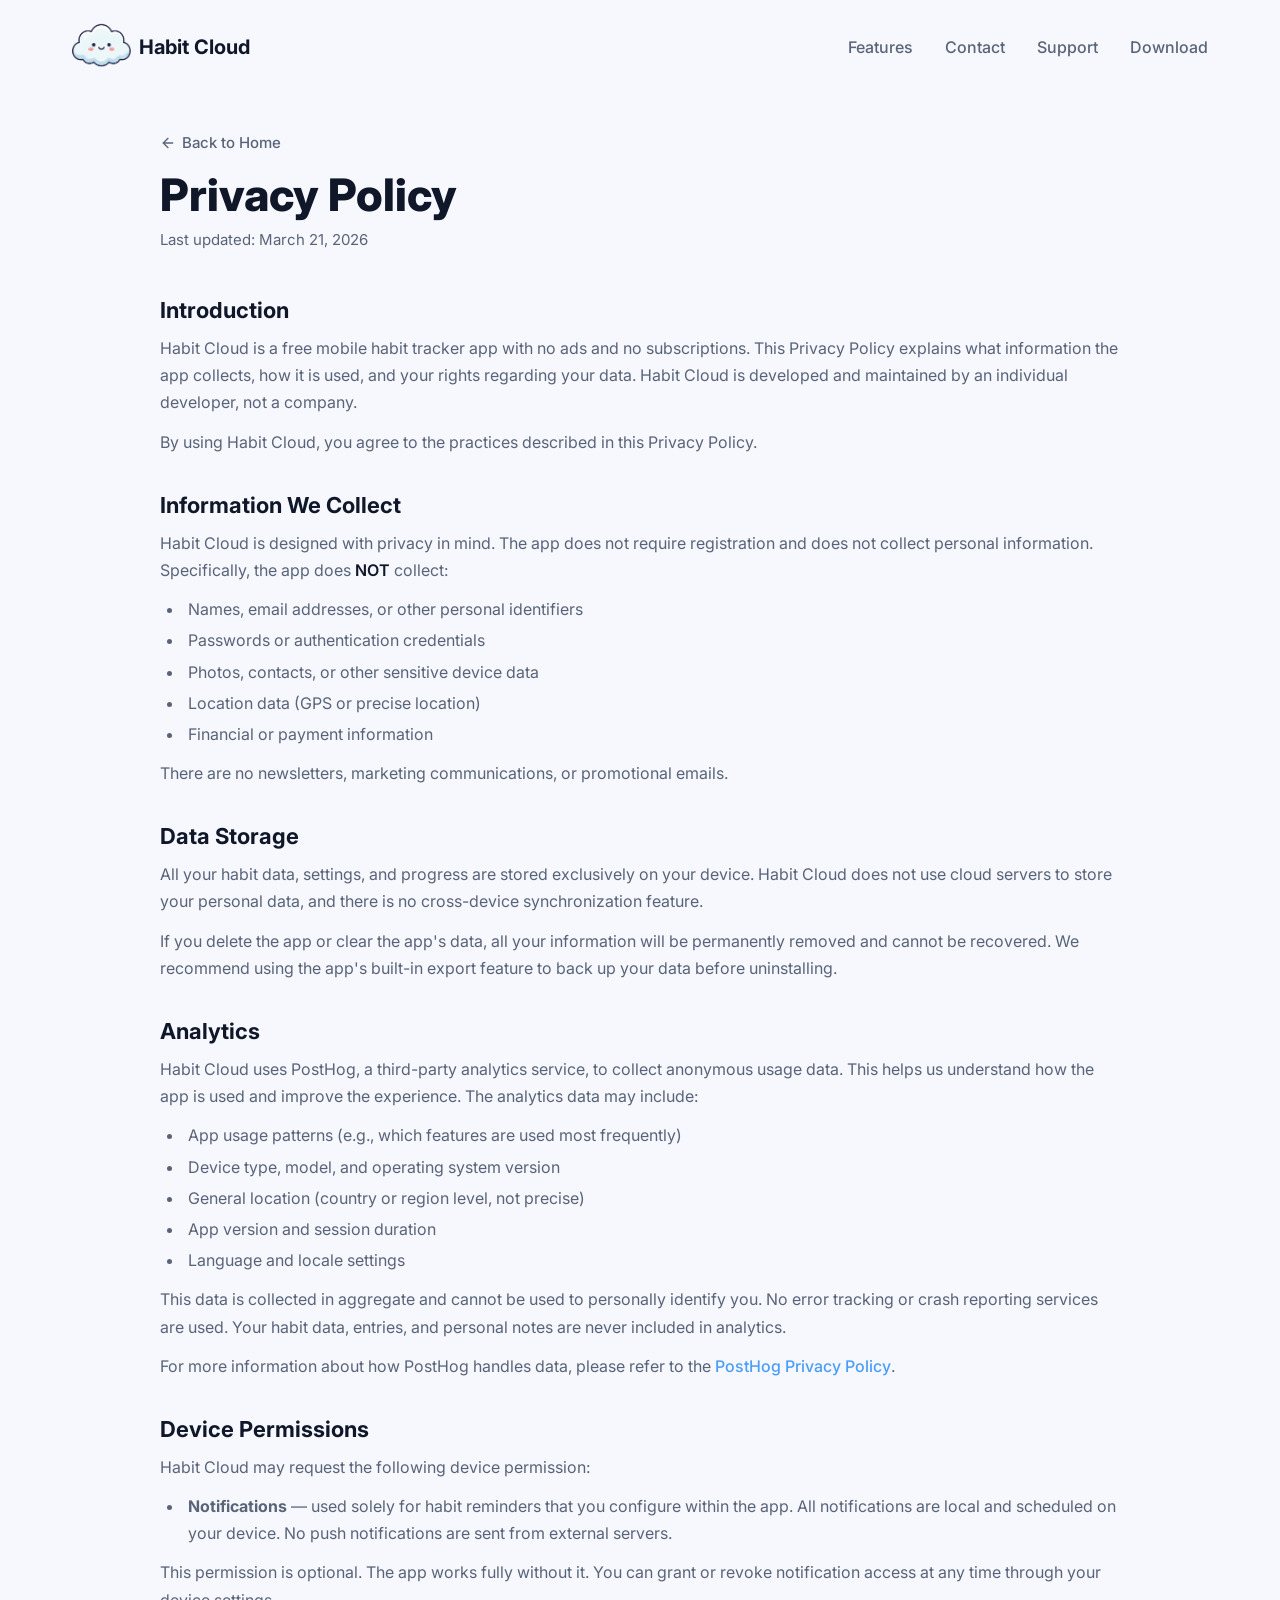
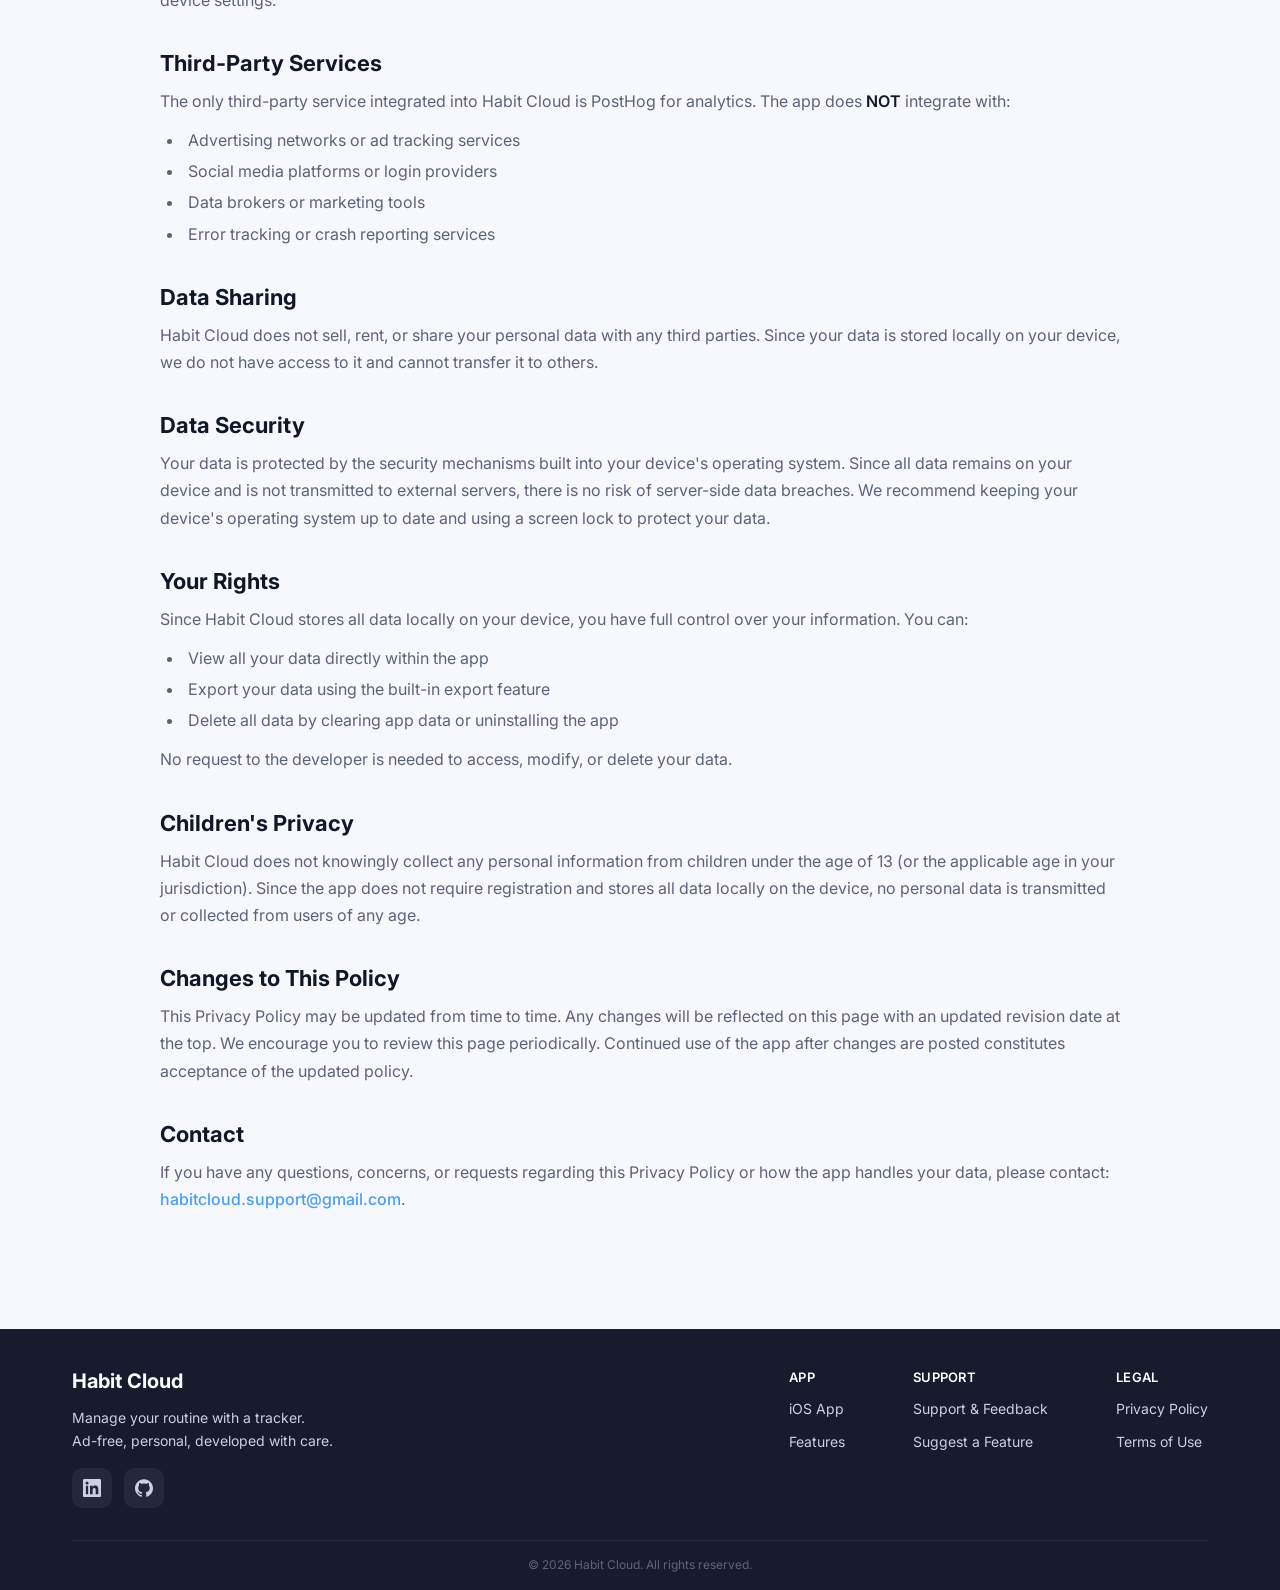
==== commit 87080ef6: "fix: changed the app link" ====
--- a/privacy.html
+++ b/privacy.html
@@ -36,7 +36,7 @@
             <li class="header_features"><a href="./index.html#features">Features</a></li>
             <li class="header_contact"><a href="./index.html#footer">Contact</a></li>
             <li class="header_support"><a href="mailto:habitcloud.support@gmail.com?subject=Support" target="_blank">Support</a></li>
-            <li class="header_download"><a href="https://apps.apple.com/" target="_blank">Download</a></li>
+            <li class="header_download"><a href="https://apps.apple.com/ge/app/habit-cloud-daily-tracker/id6760593543" target="_blank">Download</a></li>
           </ul>
         </nav>
       </div>
@@ -174,7 +174,7 @@
             <div class="footer_section">
               <p class="section_text">APP</p>
               <ul class="section_links">
-                <li><a href="https://apps.apple.com/" target="_blank">iOS App</a></li>
+                <li><a href="https://apps.apple.com/ge/app/habit-cloud-daily-tracker/id6760593543" target="_blank">iOS App</a></li>
                 <li><a href="./index.html#features">Features</a></li>
               </ul>
             </div>
--- a/styles/headerFooter.css
+++ b/styles/headerFooter.css
@@ -1,5 +1,5 @@
 .header {
-  padding: 24px 0;
+  padding: 17px 0;
 }
 .header .content {
   display: flex;
@@ -9,10 +9,10 @@
 .header .content .header_logo {
   display: flex;
   align-items: center;
-  gap: 7px;
+  gap: 8px;
 }
 .header .content .header_logo img {
-  width: 64px;
+  width: 59px;
 }
 .header .content .header_logo .header_name {
   font-weight: 700;
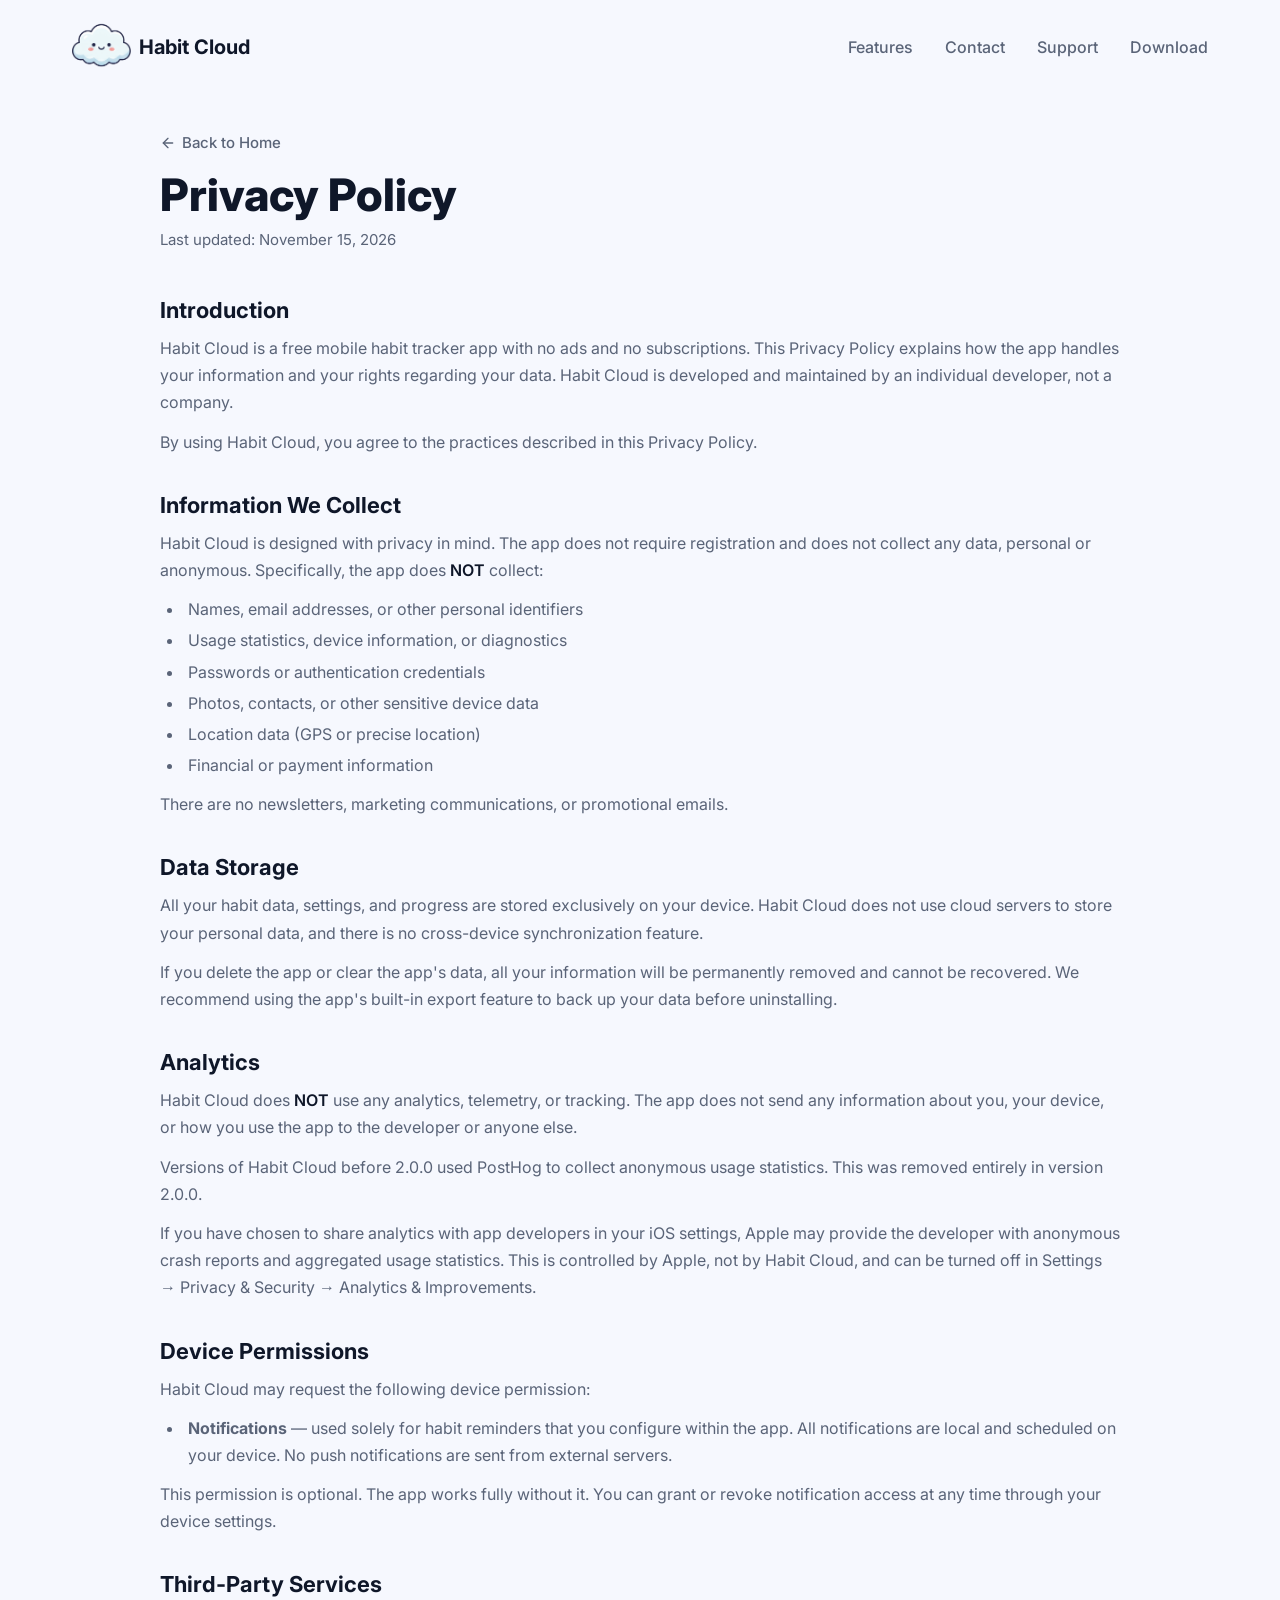
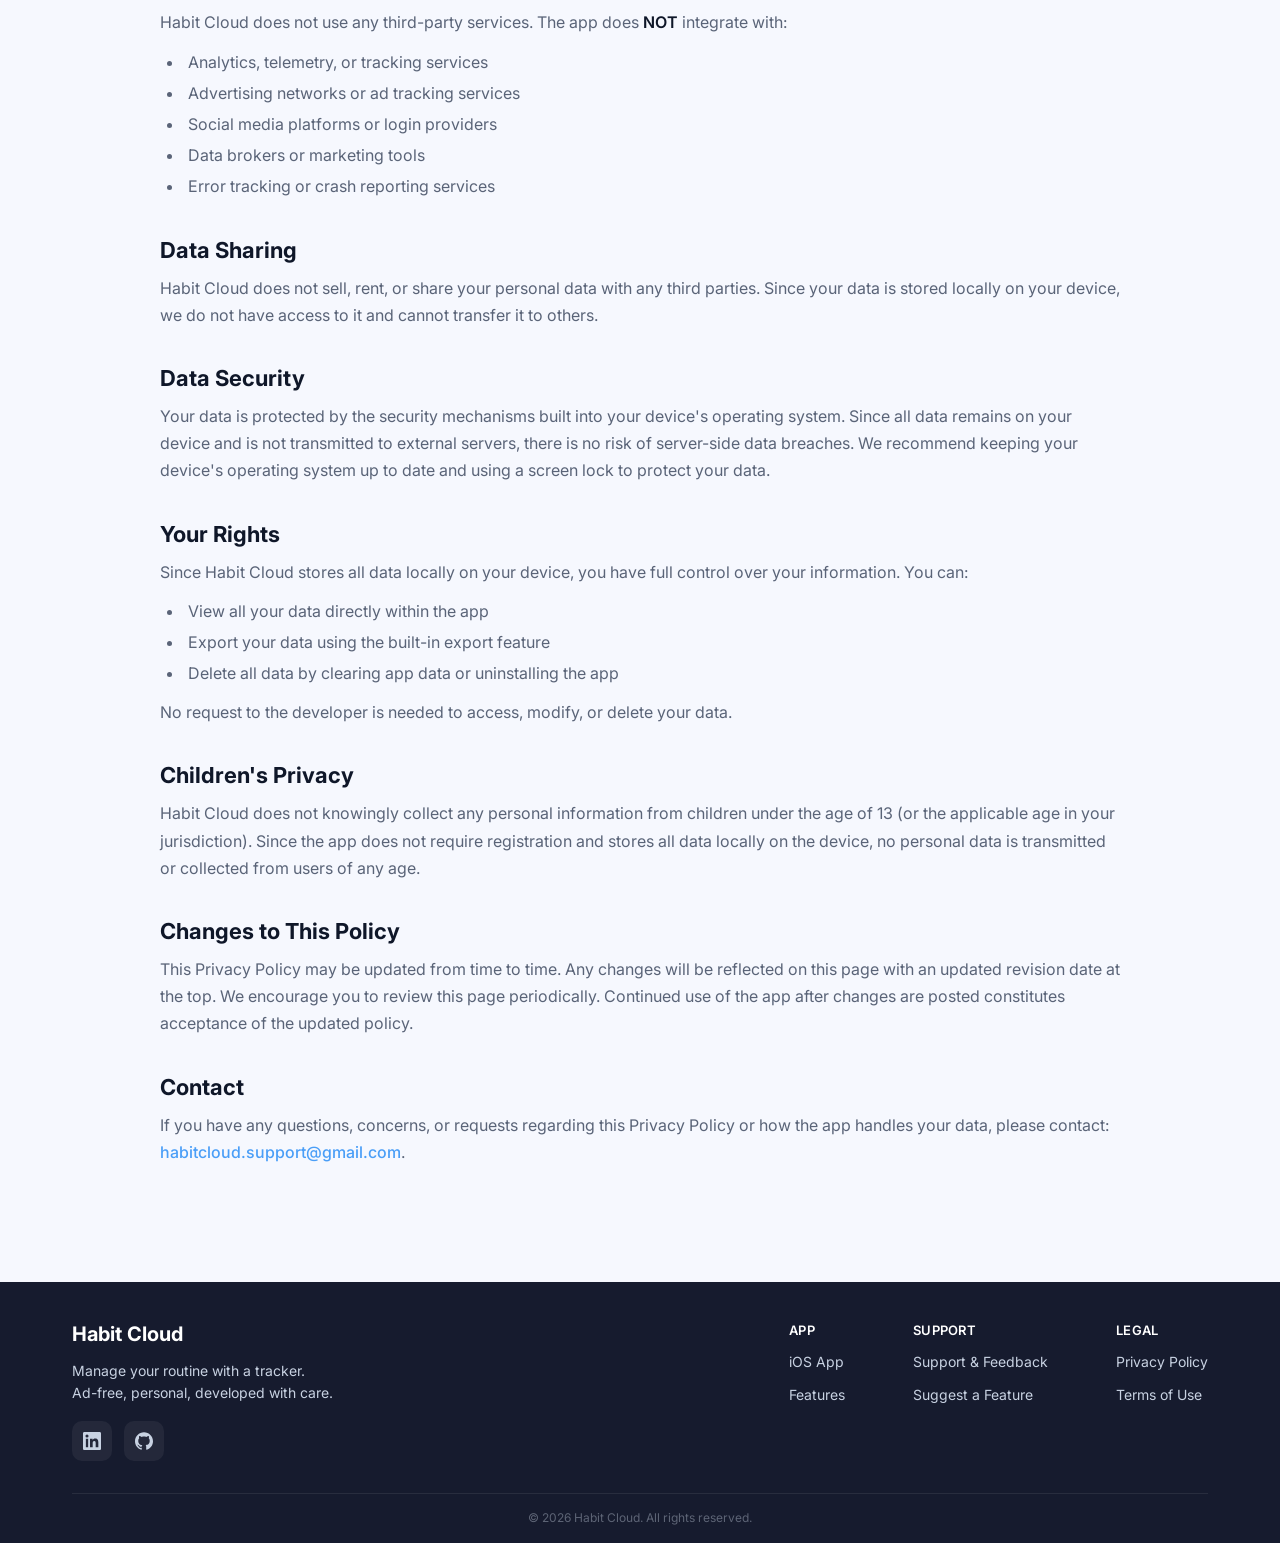
==== commit e107c35b: "docs: remove analytics from privacy policy and terms" ====
--- a/privacy.html
+++ b/privacy.html
@@ -53,20 +53,21 @@
         Back to Home
       </a>
       <h1 class="legal_title">Privacy Policy</h1>
-      <p class="legal_updated">Last updated: March 21, 2026</p>
+      <p class="legal_updated">Last updated: November 15, 2026</p>
 
       <div class="legal_body">
         <div class="legal_section">
           <h2 class="legal_heading">Introduction</h2>
-          <p class="legal_text">Habit Cloud is a free mobile habit tracker app with no ads and no subscriptions. This Privacy Policy explains what information the app collects, how it is used, and your rights regarding your data. Habit Cloud is developed and maintained by an individual developer, not a company.</p>
+          <p class="legal_text">Habit Cloud is a free mobile habit tracker app with no ads and no subscriptions. This Privacy Policy explains how the app handles your information and your rights regarding your data. Habit Cloud is developed and maintained by an individual developer, not a company.</p>
           <p class="legal_text">By using Habit Cloud, you agree to the practices described in this Privacy Policy.</p>
         </div>
 
         <div class="legal_section">
           <h2 class="legal_heading">Information We Collect</h2>
-          <p class="legal_text">Habit Cloud is designed with privacy in mind. The app does not require registration and does not collect personal information. Specifically, the app does <span class="legal_not">not</span> collect:</p>
+          <p class="legal_text">Habit Cloud is designed with privacy in mind. The app does not require registration and does not collect any data, personal or anonymous. Specifically, the app does <span class="legal_not">not</span> collect:</p>
           <ul class="legal_list">
             <li class="legal_list-item">Names, email addresses, or other personal identifiers</li>
+            <li class="legal_list-item">Usage statistics, device information, or diagnostics</li>
             <li class="legal_list-item">Passwords or authentication credentials</li>
             <li class="legal_list-item">Photos, contacts, or other sensitive device data</li>
             <li class="legal_list-item">Location data (GPS or precise location)</li>
@@ -83,16 +84,9 @@
 
         <div class="legal_section">
           <h2 class="legal_heading">Analytics</h2>
-          <p class="legal_text">Habit Cloud uses PostHog, a third-party analytics service, to collect anonymous usage data. This helps us understand how the app is used and improve the experience. The analytics data may include:</p>
-          <ul class="legal_list">
-            <li class="legal_list-item">App usage patterns (e.g., which features are used most frequently)</li>
-            <li class="legal_list-item">Device type, model, and operating system version</li>
-            <li class="legal_list-item">General location (country or region level, not precise)</li>
-            <li class="legal_list-item">App version and session duration</li>
-            <li class="legal_list-item">Language and locale settings</li>
-          </ul>
-          <p class="legal_text">This data is collected in aggregate and cannot be used to personally identify you. No error tracking or crash reporting services are used. Your habit data, entries, and personal notes are never included in analytics.</p>
-          <p class="legal_text">For more information about how PostHog handles data, please refer to the <a href="https://posthog.com/privacy" class="legal_link" target="_blank">PostHog Privacy Policy</a>.</p>
+          <p class="legal_text">Habit Cloud does <span class="legal_not">not</span> use any analytics, telemetry, or tracking. The app does not send any information about you, your device, or how you use the app to the developer or anyone else.</p>
+          <p class="legal_text">Versions of Habit Cloud before 2.0.0 used PostHog to collect anonymous usage statistics. This was removed entirely in version 2.0.0.</p>
+          <p class="legal_text">If you have chosen to share analytics with app developers in your iOS settings, Apple may provide the developer with anonymous crash reports and aggregated usage statistics. This is controlled by Apple, not by Habit Cloud, and can be turned off in Settings → Privacy &amp; Security → Analytics &amp; Improvements.</p>
         </div>
 
         <div class="legal_section">
@@ -106,8 +100,9 @@
 
         <div class="legal_section">
           <h2 class="legal_heading">Third-Party Services</h2>
-          <p class="legal_text">The only third-party service integrated into Habit Cloud is PostHog for analytics. The app does <span class="legal_not">not</span> integrate with:</p>
-          <ul class="legal_list">
+          <p class="legal_text">Habit Cloud does not use any third-party services. The app does <span class="legal_not">not</span> integrate with:</p>
+          <ul class="legal_list">
+            <li class="legal_list-item">Analytics, telemetry, or tracking services</li>
             <li class="legal_list-item">Advertising networks or ad tracking services</li>
             <li class="legal_list-item">Social media platforms or login providers</li>
             <li class="legal_list-item">Data brokers or marketing tools</li>
